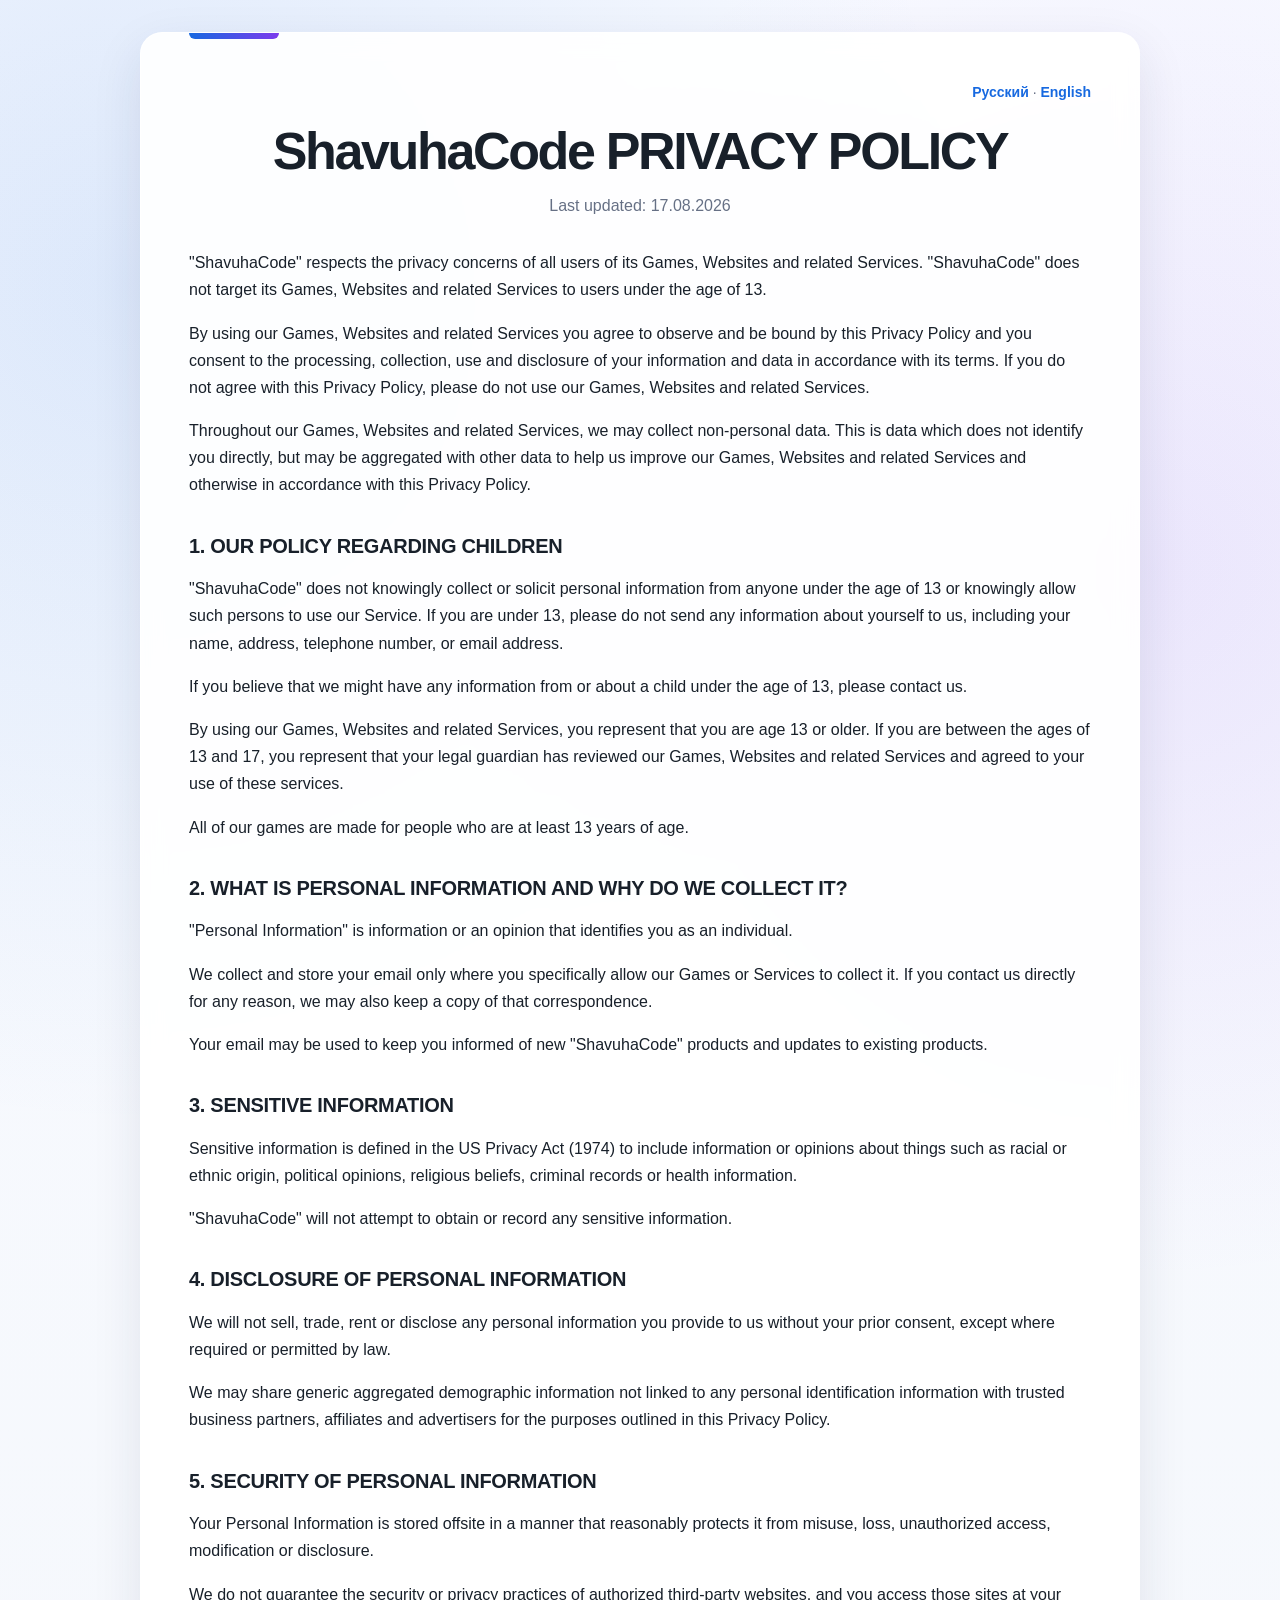
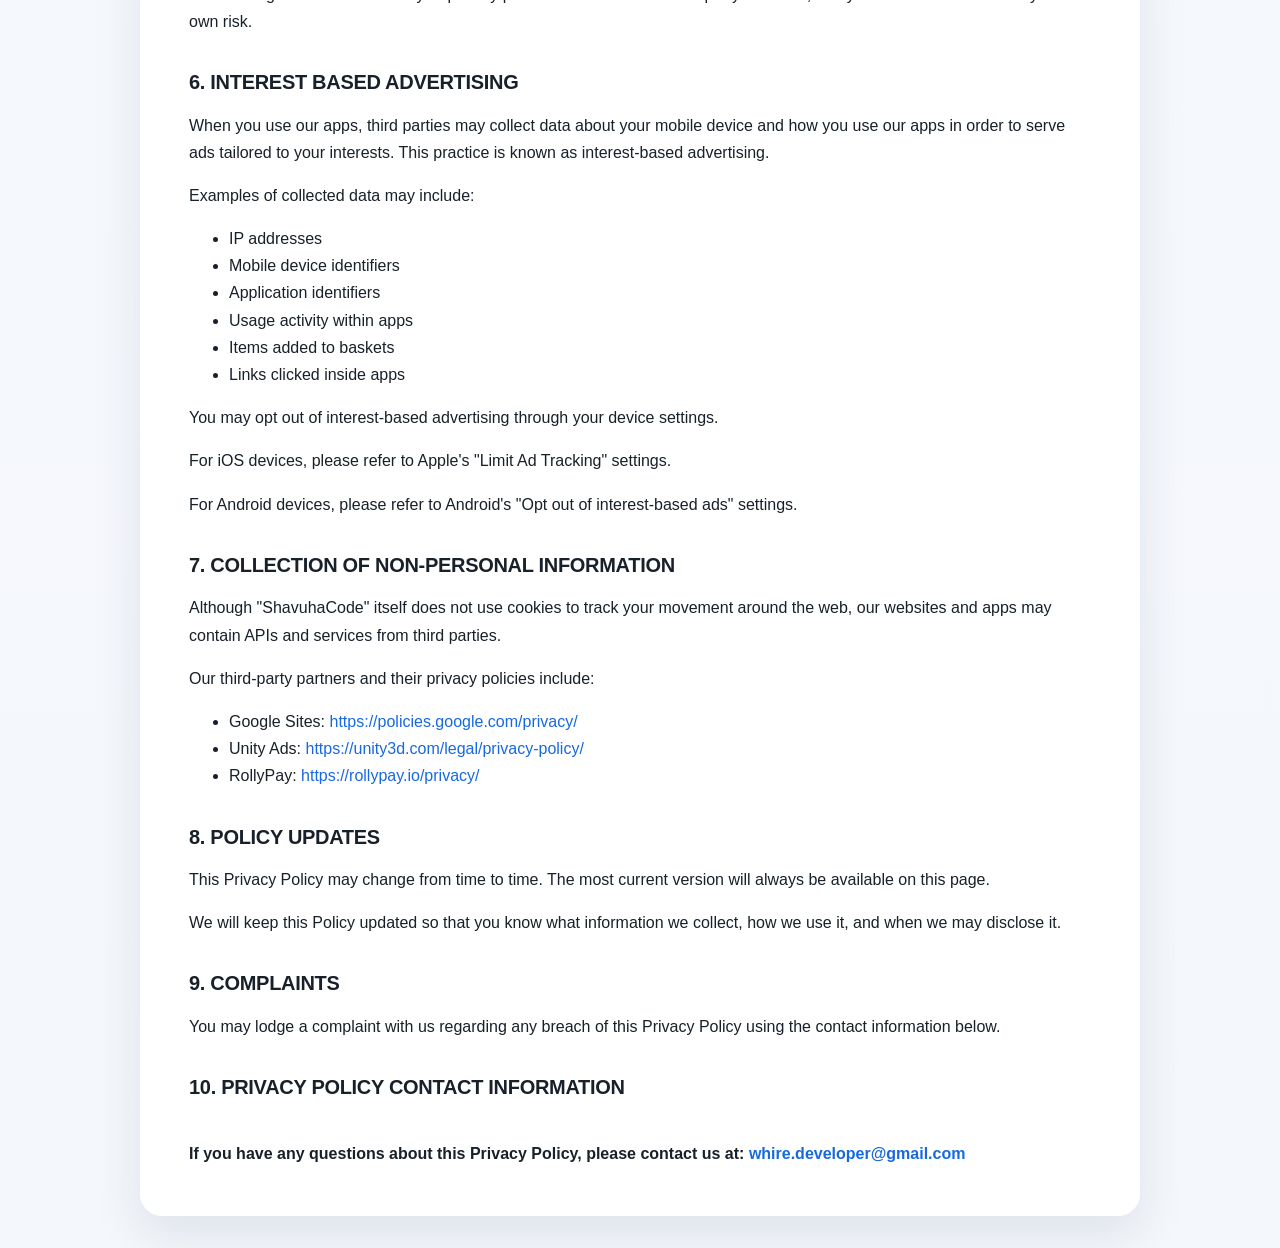
==== privacy-policy.html @ 662d560d "upd" ====
<!DOCTYPE html>
<html lang="en">
<head>
    <meta charset="UTF-8" />
    <meta name="viewport" content="width=device-width, initial-scale=1.0" />
    <title>ShavuhaCode - Privacy Policy</title>
    <link rel="stylesheet" href="style.css">
    <link rel="icon" type="image/png" href="favicon.png">
</head>
<body>
<div class="container">
    <div class="language-switch"><a href="privacy-policy-ru">Русский</a> · <a href="privacy-policy">English</a></div>
    <h1>ShavuhaCode PRIVACY POLICY</h1>
    <div class="date">Last updated: 17.08.2026</div>
    <p>
        "ShavuhaCode" respects the privacy concerns of all users of its Games,
        Websites and related Services. "ShavuhaCode" does not target its Games,
        Websites and related Services to users under the age of 13.
    </p>
    <p>
        By using our Games, Websites and related Services you agree to observe
        and be bound by this Privacy Policy and you consent to the processing,
        collection, use and disclosure of your information and data in accordance
        with its terms. If you do not agree with this Privacy Policy,
        please do not use our Games, Websites and related Services.
    </p>
    <p>
        Throughout our Games, Websites and related Services, we may collect
        non-personal data. This is data which does not identify you directly,
        but may be aggregated with other data to help us improve our Games,
        Websites and related Services and otherwise in accordance with this Privacy Policy.
    </p>
    <h2>1. OUR POLICY REGARDING CHILDREN</h2>
    <p>
        "ShavuhaCode" does not knowingly collect or solicit personal information
        from anyone under the age of 13 or knowingly allow such persons to use our Service.
        If you are under 13, please do not send any information about yourself to us,
        including your name, address, telephone number, or email address.
    </p>
    <p>
        If you believe that we might have any information from or about a child
        under the age of 13, please contact us.
    </p>
    <p>
        By using our Games, Websites and related Services, you represent that
        you are age 13 or older. If you are between the ages of 13 and 17,
        you represent that your legal guardian has reviewed our Games,
        Websites and related Services and agreed to your use of these services.
    </p>
    <p>
        All of our games are made for people who are at least 13 years of age.
    </p>
    <h2>2. WHAT IS PERSONAL INFORMATION AND WHY DO WE COLLECT IT?</h2>
    <p>
        "Personal Information" is information or an opinion that identifies
        you as an individual.
    </p>
    <p>
        We collect and store your email only where you specifically allow our
        Games or Services to collect it. If you contact us directly for any reason,
        we may also keep a copy of that correspondence.
    </p>
    <p>
        Your email may be used to keep you informed of new "ShavuhaCode"
        products and updates to existing products.
    </p>
    <h2>3. SENSITIVE INFORMATION</h2>
    <p>
        Sensitive information is defined in the US Privacy Act (1974) to include
        information or opinions about things such as racial or ethnic origin,
        political opinions, religious beliefs, criminal records or health information.
    </p>
    <p>
        "ShavuhaCode" will not attempt to obtain or record any sensitive information.
    </p>
    <h2>4. DISCLOSURE OF PERSONAL INFORMATION</h2>
    <p>
        We will not sell, trade, rent or disclose any personal information you provide
        to us without your prior consent, except where required or permitted by law.
    </p>
    <p>
        We may share generic aggregated demographic information not linked
        to any personal identification information with trusted business partners,
        affiliates and advertisers for the purposes outlined in this Privacy Policy.
    </p>
    <h2>5. SECURITY OF PERSONAL INFORMATION</h2>
    <p>
        Your Personal Information is stored offsite in a manner that reasonably
        protects it from misuse, loss, unauthorized access, modification or disclosure.
    </p>
    <p>
        We do not guarantee the security or privacy practices of authorized
        third-party websites, and you access those sites at your own risk.
    </p>
    <h2>6. INTEREST BASED ADVERTISING</h2>
    <p>
        When you use our apps, third parties may collect data about your mobile device
        and how you use our apps in order to serve ads tailored to your interests.
        This practice is known as interest-based advertising.
    </p>
    <p>
        Examples of collected data may include:
    </p>
    <ul>
        <li>IP addresses</li>
        <li>Mobile device identifiers</li>
        <li>Application identifiers</li>
        <li>Usage activity within apps</li>
        <li>Items added to baskets</li>
        <li>Links clicked inside apps</li>
    </ul>
    <p>
        You may opt out of interest-based advertising through your device settings.
    </p>
    <p>
        For iOS devices, please refer to Apple's "Limit Ad Tracking" settings.
    </p>
    <p>
        For Android devices, please refer to Android's "Opt out of interest-based ads" settings.
    </p>
    <h2>7. COLLECTION OF NON-PERSONAL INFORMATION</h2>
    <p>
        Although "ShavuhaCode" itself does not use cookies to track your movement
        around the web, our websites and apps may contain APIs and services from third parties.
    </p>
    <p>
        Our third-party partners and their privacy policies include:
    </p>
    <ul>
        <li>
            Google Sites:
            <a href="https://policies.google.com/privacy/" target="_blank">
                https://policies.google.com/privacy/
            </a>
        </li>
        <li>
            Unity Ads:
            <a href="https://unity3d.com/legal/privacy-policy/" target="_blank">
                https://unity3d.com/legal/privacy-policy/
            </a>
        </li>
        <li>
            RollyPay:
            <a href="https://rollypay.io/privacy/" target="_blank">
                https://rollypay.io/privacy/
            </a>
        </li>
    </ul>
    <h2>8. POLICY UPDATES</h2>
    <p>
        This Privacy Policy may change from time to time.
        The most current version will always be available on this page.
    </p>
    <p>
        We will keep this Policy updated so that you know what information
        we collect, how we use it, and when we may disclose it.
    </p>
    <h2>9. COMPLAINTS</h2>
    <p>
        You may lodge a complaint with us regarding any breach
        of this Privacy Policy using the contact information below.
    </p>
    <h2>10. PRIVACY POLICY CONTACT INFORMATION</h2>
    <div class="contact">
        If you have any questions about this Privacy Policy,
        please contact us at:
        <a href="mailto:whire.developer@gmail.com">
            whire.developer@gmail.com
        </a>
    </div>
</div>
</body>
</html>
---- style.css ----
/* ShavuhaCode shared site style */
:root {
    --bg: #f4f7fb;
    --surface: rgba(255, 255, 255, 0.92);
    --text: #18202a;
    --muted: #667085;
    --primary: #1769e0;
    --primary-dark: #0d4fb3;
    --accent: #7c3aed;
    --border: rgba(24, 32, 42, 0.08);
    --shadow: 0 18px 50px rgba(29, 43, 76, 0.10);
}

* { box-sizing: border-box; }

html { scroll-behavior: smooth; }

body {
    margin: 0;
    min-height: 100vh;
    padding: 32px 20px;
    background:
        radial-gradient(circle at 10% 10%, rgba(23, 105, 224, 0.12), transparent 30%),
        radial-gradient(circle at 90% 20%, rgba(124, 58, 237, 0.10), transparent 28%),
        linear-gradient(180deg, #f8faff 0%, var(--bg) 100%);
    font-family: Inter, ui-sans-serif, -apple-system, BlinkMacSystemFont, "Segoe UI", Arial, sans-serif;
    color: var(--text);
    line-height: 1.7;
}

.container {
    position: relative;
    max-width: 1000px;
    margin: 0 auto;
    background: var(--surface);
    padding: 48px;
    border: 1px solid rgba(255,255,255,0.8);
    border-radius: 22px;
    box-shadow: var(--shadow);
    backdrop-filter: blur(12px);
}

.container::before {
    content: "";
    position: absolute;
    width: 90px;
    height: 6px;
    top: 0;
    left: 48px;
    border-radius: 0 0 8px 8px;
    background: linear-gradient(90deg, var(--primary), var(--accent));
}

.brand {
    display: inline-flex;
    align-items: center;
    gap: 10px;
    color: var(--text);
    text-decoration: none;
    font-weight: 800;
    letter-spacing: -0.02em;
}

.brand-mark {
    width: 34px;
    height: 34px;
    display: grid;
    place-items: center;
    border-radius: 10px;
    color: white;
    background: linear-gradient(135deg, var(--primary), var(--accent));
    box-shadow: 0 8px 20px rgba(23, 105, 224, 0.24);
    font-size: 15px;
}

h1 {
    margin: 0 0 12px;
    text-align: center;
    font-size: clamp(32px, 6vw, 52px);
    line-height: 1.1;
    letter-spacing: -0.045em;
}

h2 {
    margin-top: 34px;
    font-size: 20px;
    line-height: 1.3;
    letter-spacing: -0.015em;
}

p { margin-top: 10px; }

.date {
    text-align: center;
    color: var(--muted);
    margin-bottom: 30px;
}

a {
    color: var(--primary);
    text-decoration: none;
    transition: color .2s ease, transform .2s ease;
}

a:hover {
    color: var(--primary-dark);
    text-decoration: underline;
}

.contact {
    margin-top: 40px;
    font-weight: 700;
}

.home-hero {
    text-align: center;
    padding: 24px 0 10px;
}

.home-hero .brand {
    margin-bottom: 28px;
}

.home-hero h1 {
    background: linear-gradient(110deg, #123d78 10%, var(--primary) 48%, var(--accent) 90%);
    -webkit-background-clip: text;
    background-clip: text;
    color: transparent;
}

.subtitle {
    max-width: 650px;
    margin: 0 auto;
    color: var(--muted);
    font-size: 18px;
}

.quick-links {
    display: grid;
    grid-template-columns: repeat(2, minmax(0, 1fr));
    gap: 16px;
    margin: 36px 0 8px;
}

.link-card {
    display: block;
    padding: 22px;
    border: 1px solid var(--border);
    border-radius: 16px;
    background: linear-gradient(145deg, #fff, #f8faff);
    color: var(--text);
    box-shadow: 0 8px 24px rgba(29, 43, 76, 0.05);
    transition: transform .2s ease, box-shadow .2s ease, border-color .2s ease;
}

.link-card:hover {
    text-decoration: none;
    transform: translateY(-3px);
    border-color: rgba(23, 105, 224, 0.22);
    box-shadow: 0 14px 30px rgba(29, 43, 76, 0.10);
}

.link-card strong {
    display: block;
    margin-bottom: 5px;
    color: var(--primary);
    font-size: 17px;
}

.link-card span {
    color: var(--muted);
    font-size: 14px;
}

.home-footer {
    margin-top: 34px;
    text-align: center;
    color: var(--muted);
    font-size: 13px;
}

.error-page {
    min-height: calc(100vh - 64px);
    display: grid;
    place-items: center;
}

.error-card {
    width: min(760px, 100%);
    text-align: center;
}

.error-code {
    margin: 8px 0 0;
    font-size: clamp(100px, 23vw, 190px);
    line-height: .82;
    font-weight: 900;
    letter-spacing: -0.09em;
    background: linear-gradient(135deg, var(--primary), #32a8ff 45%, var(--accent));
    -webkit-background-clip: text;
    background-clip: text;
    color: transparent;
}

.error-card h1 {
    margin-top: 34px;
    font-size: clamp(28px, 5vw, 42px);
}

.error-card p {
    max-width: 560px;
    margin: 0 auto;
    color: var(--muted);
    font-size: 17px;
}

.button {
    display: inline-flex;
    align-items: center;
    justify-content: center;
    margin-top: 28px;
    padding: 12px 20px;
    border-radius: 12px;
    color: white;
    background: linear-gradient(135deg, var(--primary), var(--accent));
    box-shadow: 0 10px 24px rgba(23, 105, 224, 0.22);
    font-weight: 750;
}

.button:hover {
    color: white;
    text-decoration: none;
    transform: translateY(-1px);
}

@media (max-width: 650px) {
    body { padding: 16px; }
    .container { padding: 34px 22px; border-radius: 18px; }
    .container::before { left: 22px; }
    .quick-links { grid-template-columns: 1fr; }
}

.language-switch { text-align: right; margin-bottom: 18px; color: var(--muted); font-size: 14px; }
.language-switch a { font-weight: 700; }

.link-card small { display:block; margin-top:10px; font-size:13px; }

.language-button {
    display: inline-flex;
    align-items: center;
    justify-content: center;

    width: fit-content;
    margin-top: 14px;
    padding: 7px 12px;

    border: 1px solid rgba(255, 255, 255, 0.15);
    border-radius: 8px;

    color: inherit;
    background: rgba(255, 255, 255, 0.06);

    font-size: 0.85rem;
    font-weight: 500;
    text-decoration: none;

    transition:
        background 0.2s ease,
        border-color 0.2s ease,
        transform 0.2s ease;
}

.language-button:hover {
    background: rgba(255, 255, 255, 0.12);
    border-color: rgba(255, 255, 255, 0.25);
    transform: translateY(-1px);
}

.language-button:active {
    transform: translateY(0);
}
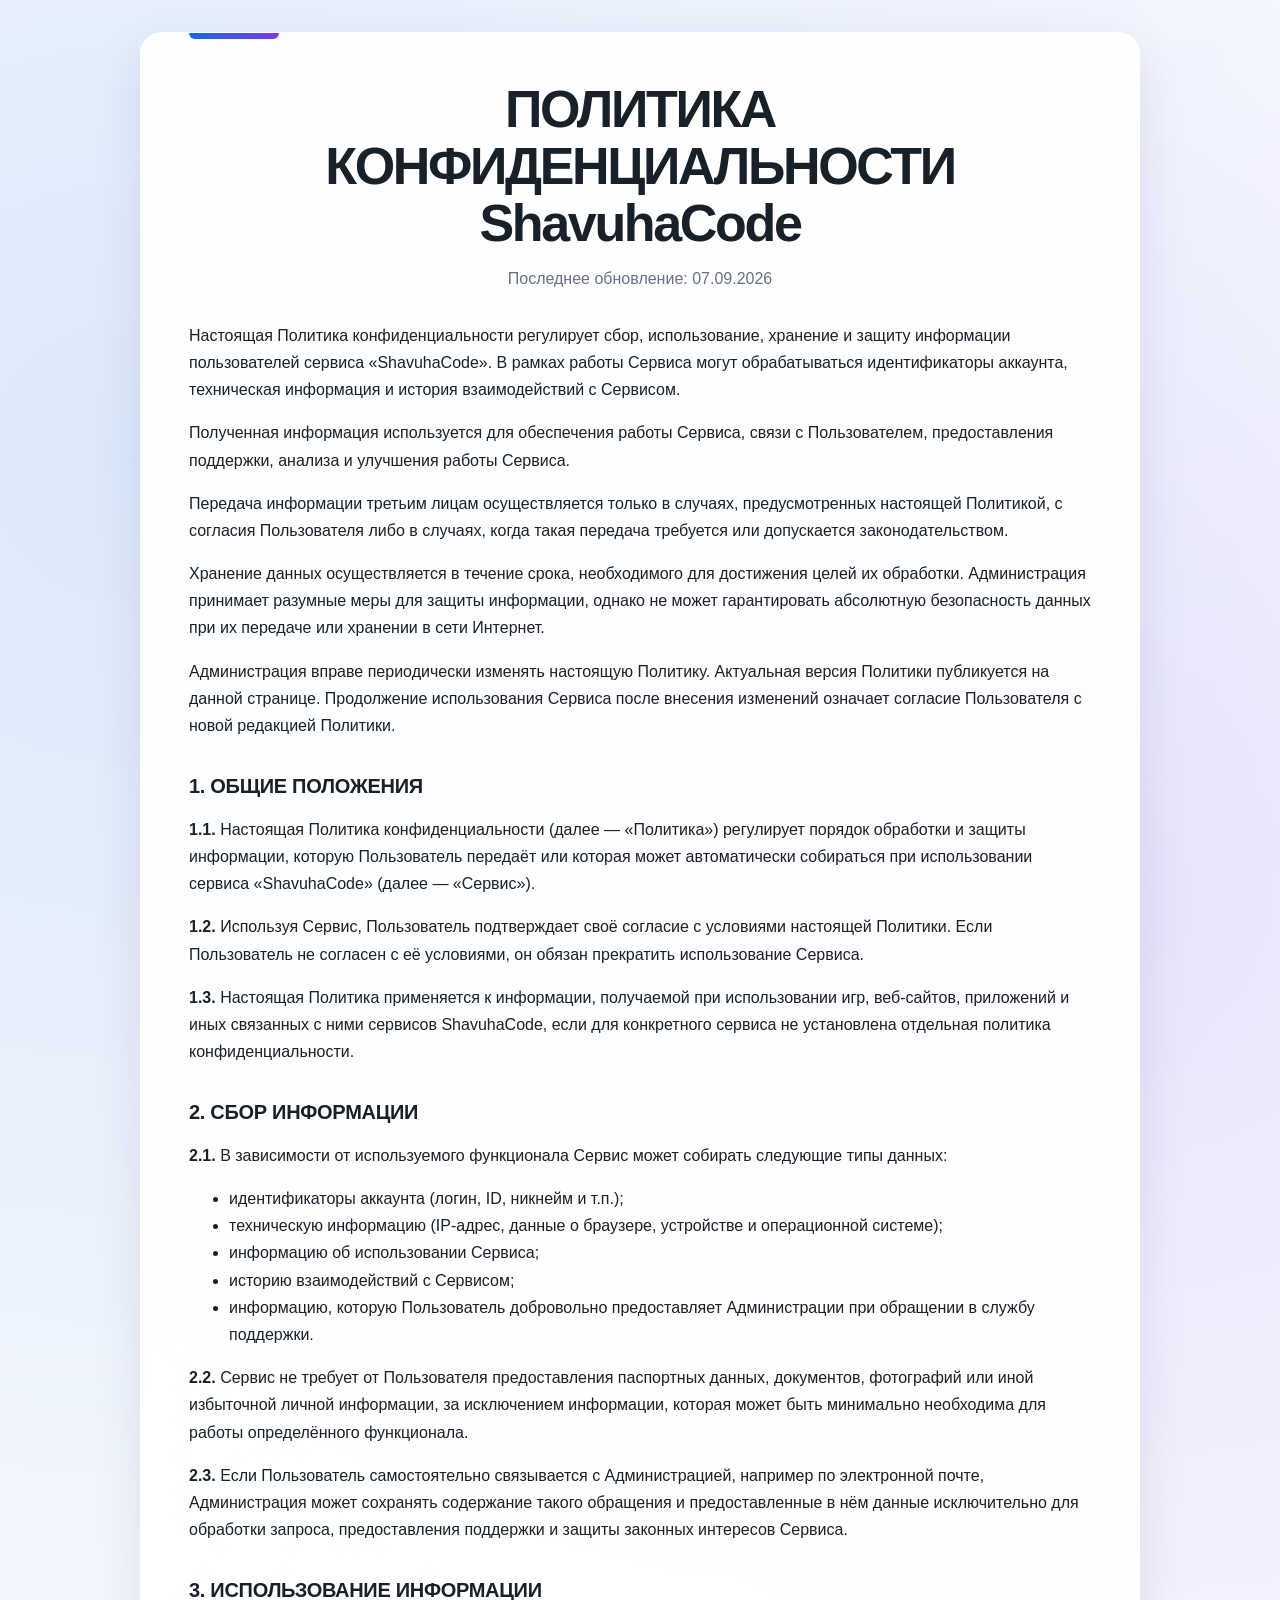
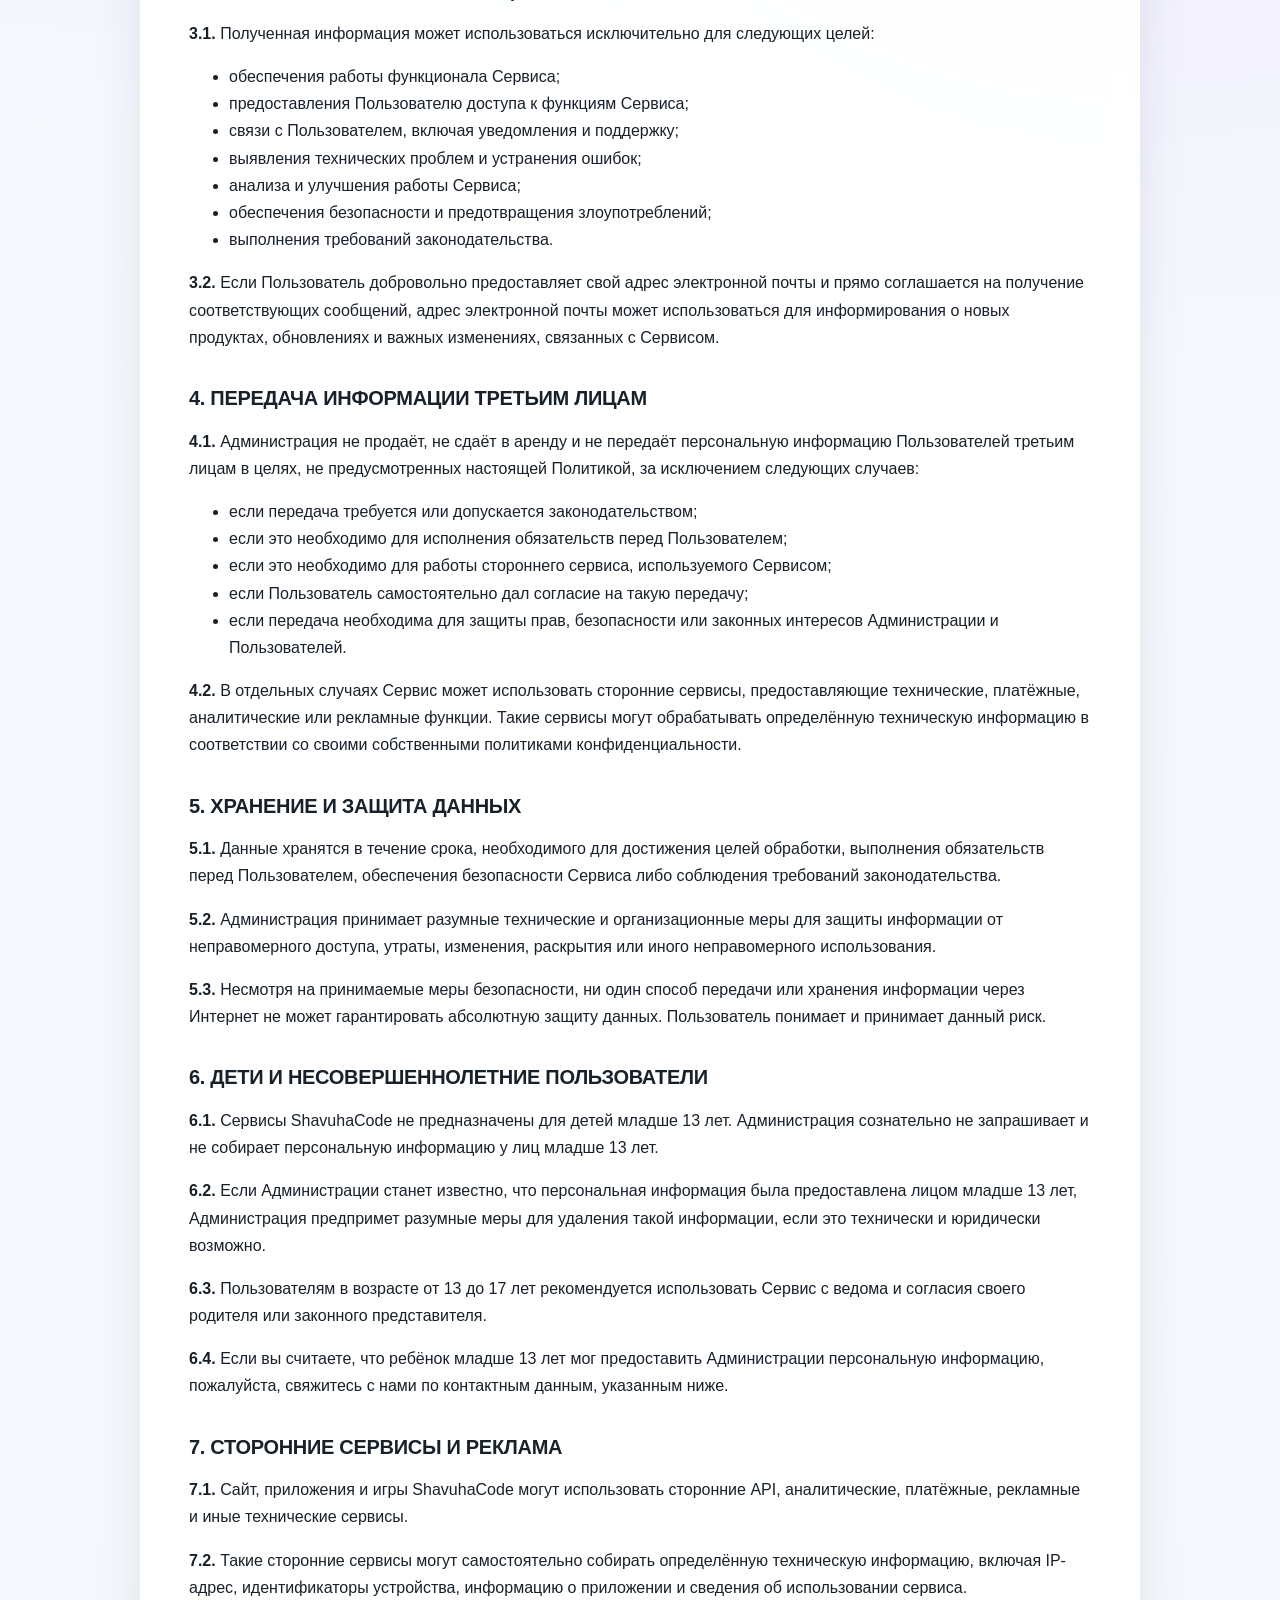
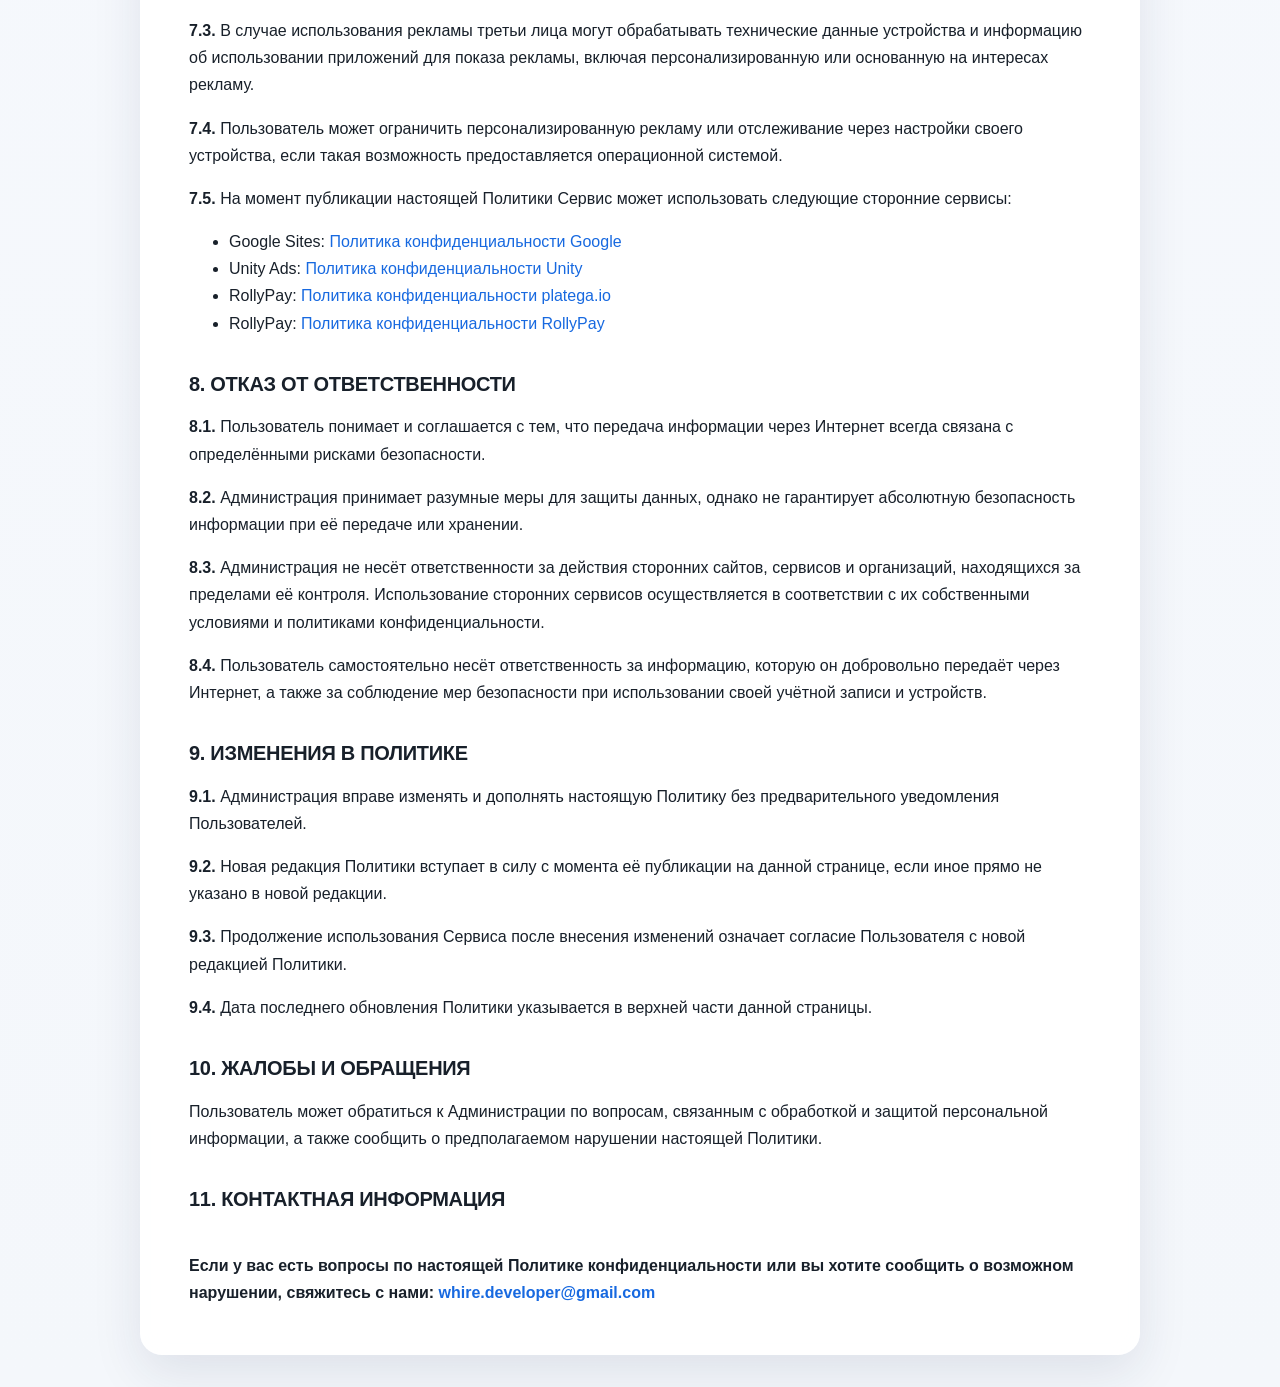
==== commit e5af8e5d: "upd" ====
--- a/privacy-policy.html
+++ b/privacy-policy.html
@@ -1,173 +1,347 @@
 <!DOCTYPE html>
-<html lang="en">
+<html lang="ru">
 <head>
     <meta charset="UTF-8" />
     <meta name="viewport" content="width=device-width, initial-scale=1.0" />
-    <title>ShavuhaCode - Privacy Policy</title>
+    <title>ShavuhaCode - Политика конфиденциальности</title>
     <link rel="stylesheet" href="style.css">
     <link rel="icon" type="image/png" href="favicon.png">
 </head>
 <body>
 <div class="container">
-    <div class="language-switch"><a href="privacy-policy-ru">Русский</a> · <a href="privacy-policy">English</a></div>
-    <h1>ShavuhaCode PRIVACY POLICY</h1>
-    <div class="date">Last updated: 17.08.2026</div>
-    <p>
-        "ShavuhaCode" respects the privacy concerns of all users of its Games,
-        Websites and related Services. "ShavuhaCode" does not target its Games,
-        Websites and related Services to users under the age of 13.
-    </p>
-    <p>
-        By using our Games, Websites and related Services you agree to observe
-        and be bound by this Privacy Policy and you consent to the processing,
-        collection, use and disclosure of your information and data in accordance
-        with its terms. If you do not agree with this Privacy Policy,
-        please do not use our Games, Websites and related Services.
-    </p>
-    <p>
-        Throughout our Games, Websites and related Services, we may collect
-        non-personal data. This is data which does not identify you directly,
-        but may be aggregated with other data to help us improve our Games,
-        Websites and related Services and otherwise in accordance with this Privacy Policy.
-    </p>
-    <h2>1. OUR POLICY REGARDING CHILDREN</h2>
-    <p>
-        "ShavuhaCode" does not knowingly collect or solicit personal information
-        from anyone under the age of 13 or knowingly allow such persons to use our Service.
-        If you are under 13, please do not send any information about yourself to us,
-        including your name, address, telephone number, or email address.
-    </p>
-    <p>
-        If you believe that we might have any information from or about a child
-        under the age of 13, please contact us.
-    </p>
-    <p>
-        By using our Games, Websites and related Services, you represent that
-        you are age 13 or older. If you are between the ages of 13 and 17,
-        you represent that your legal guardian has reviewed our Games,
-        Websites and related Services and agreed to your use of these services.
-    </p>
-    <p>
-        All of our games are made for people who are at least 13 years of age.
-    </p>
-    <h2>2. WHAT IS PERSONAL INFORMATION AND WHY DO WE COLLECT IT?</h2>
-    <p>
-        "Personal Information" is information or an opinion that identifies
-        you as an individual.
-    </p>
-    <p>
-        We collect and store your email only where you specifically allow our
-        Games or Services to collect it. If you contact us directly for any reason,
-        we may also keep a copy of that correspondence.
-    </p>
-    <p>
-        Your email may be used to keep you informed of new "ShavuhaCode"
-        products and updates to existing products.
-    </p>
-    <h2>3. SENSITIVE INFORMATION</h2>
-    <p>
-        Sensitive information is defined in the US Privacy Act (1974) to include
-        information or opinions about things such as racial or ethnic origin,
-        political opinions, religious beliefs, criminal records or health information.
-    </p>
-    <p>
-        "ShavuhaCode" will not attempt to obtain or record any sensitive information.
-    </p>
-    <h2>4. DISCLOSURE OF PERSONAL INFORMATION</h2>
-    <p>
-        We will not sell, trade, rent or disclose any personal information you provide
-        to us without your prior consent, except where required or permitted by law.
-    </p>
-    <p>
-        We may share generic aggregated demographic information not linked
-        to any personal identification information with trusted business partners,
-        affiliates and advertisers for the purposes outlined in this Privacy Policy.
-    </p>
-    <h2>5. SECURITY OF PERSONAL INFORMATION</h2>
-    <p>
-        Your Personal Information is stored offsite in a manner that reasonably
-        protects it from misuse, loss, unauthorized access, modification or disclosure.
-    </p>
-    <p>
-        We do not guarantee the security or privacy practices of authorized
-        third-party websites, and you access those sites at your own risk.
-    </p>
-    <h2>6. INTEREST BASED ADVERTISING</h2>
-    <p>
-        When you use our apps, third parties may collect data about your mobile device
-        and how you use our apps in order to serve ads tailored to your interests.
-        This practice is known as interest-based advertising.
-    </p>
-    <p>
-        Examples of collected data may include:
-    </p>
+
+    <!-- <div class="language-switch">
+        <a href="privacy-policy-ru">Русский</a> ·
+        <a href="privacy-policy">English</a>
+    </div> -->
+
+    <h1>ПОЛИТИКА КОНФИДЕНЦИАЛЬНОСТИ ShavuhaCode</h1>
+
+    <div class="date">Последнее обновление: 07.09.2026</div>
+
+    <p>
+        Настоящая Политика конфиденциальности регулирует сбор, использование,
+        хранение и защиту информации пользователей сервиса «ShavuhaCode».
+        В рамках работы Сервиса могут обрабатываться идентификаторы аккаунта,
+        техническая информация и история взаимодействий с Сервисом.
+    </p>
+
+    <p>
+        Полученная информация используется для обеспечения работы Сервиса,
+        связи с Пользователем, предоставления поддержки, анализа и улучшения
+        работы Сервиса.
+    </p>
+
+    <p>
+        Передача информации третьим лицам осуществляется только в случаях,
+        предусмотренных настоящей Политикой, с согласия Пользователя либо
+        в случаях, когда такая передача требуется или допускается
+        законодательством.
+    </p>
+
+    <p>
+        Хранение данных осуществляется в течение срока, необходимого для
+        достижения целей их обработки. Администрация принимает разумные меры
+        для защиты информации, однако не может гарантировать абсолютную
+        безопасность данных при их передаче или хранении в сети Интернет.
+    </p>
+
+    <p>
+        Администрация вправе периодически изменять настоящую Политику.
+        Актуальная версия Политики публикуется на данной странице.
+        Продолжение использования Сервиса после внесения изменений означает
+        согласие Пользователя с новой редакцией Политики.
+    </p>
+
+    <h2>1. ОБЩИЕ ПОЛОЖЕНИЯ</h2>
+
+    <p>
+        <strong>1.1.</strong> Настоящая Политика конфиденциальности
+        (далее — «Политика») регулирует порядок обработки и защиты
+        информации, которую Пользователь передаёт или которая может
+        автоматически собираться при использовании сервиса «ShavuhaCode»
+        (далее — «Сервис»).
+    </p>
+
+    <p>
+        <strong>1.2.</strong> Используя Сервис, Пользователь подтверждает
+        своё согласие с условиями настоящей Политики. Если Пользователь
+        не согласен с её условиями, он обязан прекратить использование
+        Сервиса.
+    </p>
+
+    <p>
+        <strong>1.3.</strong> Настоящая Политика применяется к информации,
+        получаемой при использовании игр, веб-сайтов, приложений и иных
+        связанных с ними сервисов ShavuhaCode, если для конкретного сервиса
+        не установлена отдельная политика конфиденциальности.
+    </p>
+
+    <h2>2. СБОР ИНФОРМАЦИИ</h2>
+
+    <p>
+        <strong>2.1.</strong> В зависимости от используемого функционала
+        Сервис может собирать следующие типы данных:
+    </p>
+
     <ul>
-        <li>IP addresses</li>
-        <li>Mobile device identifiers</li>
-        <li>Application identifiers</li>
-        <li>Usage activity within apps</li>
-        <li>Items added to baskets</li>
-        <li>Links clicked inside apps</li>
+        <li>идентификаторы аккаунта (логин, ID, никнейм и т.п.);</li>
+        <li>техническую информацию (IP-адрес, данные о браузере,
+            устройстве и операционной системе);</li>
+        <li>информацию об использовании Сервиса;</li>
+        <li>историю взаимодействий с Сервисом;</li>
+        <li>информацию, которую Пользователь добровольно предоставляет
+            Администрации при обращении в службу поддержки.</li>
     </ul>
-    <p>
-        You may opt out of interest-based advertising through your device settings.
-    </p>
-    <p>
-        For iOS devices, please refer to Apple's "Limit Ad Tracking" settings.
-    </p>
-    <p>
-        For Android devices, please refer to Android's "Opt out of interest-based ads" settings.
-    </p>
-    <h2>7. COLLECTION OF NON-PERSONAL INFORMATION</h2>
-    <p>
-        Although "ShavuhaCode" itself does not use cookies to track your movement
-        around the web, our websites and apps may contain APIs and services from third parties.
-    </p>
-    <p>
-        Our third-party partners and their privacy policies include:
-    </p>
+
+    <p>
+        <strong>2.2.</strong> Сервис не требует от Пользователя предоставления
+        паспортных данных, документов, фотографий или иной избыточной личной
+        информации, за исключением информации, которая может быть минимально
+        необходима для работы определённого функционала.
+    </p>
+
+    <p>
+        <strong>2.3.</strong> Если Пользователь самостоятельно связывается
+        с Администрацией, например по электронной почте, Администрация может
+        сохранять содержание такого обращения и предоставленные в нём данные
+        исключительно для обработки запроса, предоставления поддержки и
+        защиты законных интересов Сервиса.
+    </p>
+
+    <h2>3. ИСПОЛЬЗОВАНИЕ ИНФОРМАЦИИ</h2>
+
+    <p>
+        <strong>3.1.</strong> Полученная информация может использоваться
+        исключительно для следующих целей:
+    </p>
+
+    <ul>
+        <li>обеспечения работы функционала Сервиса;</li>
+        <li>предоставления Пользователю доступа к функциям Сервиса;</li>
+        <li>связи с Пользователем, включая уведомления и поддержку;</li>
+        <li>выявления технических проблем и устранения ошибок;</li>
+        <li>анализа и улучшения работы Сервиса;</li>
+        <li>обеспечения безопасности и предотвращения злоупотреблений;</li>
+        <li>выполнения требований законодательства.</li>
+    </ul>
+
+    <p>
+        <strong>3.2.</strong> Если Пользователь добровольно предоставляет
+        свой адрес электронной почты и прямо соглашается на получение
+        соответствующих сообщений, адрес электронной почты может
+        использоваться для информирования о новых продуктах, обновлениях
+        и важных изменениях, связанных с Сервисом.
+    </p>
+
+    <h2>4. ПЕРЕДАЧА ИНФОРМАЦИИ ТРЕТЬИМ ЛИЦАМ</h2>
+
+    <p>
+        <strong>4.1.</strong> Администрация не продаёт, не сдаёт в аренду
+        и не передаёт персональную информацию Пользователей третьим лицам
+        в целях, не предусмотренных настоящей Политикой, за исключением
+        следующих случаев:
+    </p>
+
+    <ul>
+        <li>если передача требуется или допускается законодательством;</li>
+        <li>если это необходимо для исполнения обязательств перед Пользователем;</li>
+        <li>если это необходимо для работы стороннего сервиса,
+            используемого Сервисом;</li>
+        <li>если Пользователь самостоятельно дал согласие на такую передачу;</li>
+        <li>если передача необходима для защиты прав, безопасности
+            или законных интересов Администрации и Пользователей.</li>
+    </ul>
+
+    <p>
+        <strong>4.2.</strong> В отдельных случаях Сервис может использовать
+        сторонние сервисы, предоставляющие технические, платёжные,
+        аналитические или рекламные функции. Такие сервисы могут
+        обрабатывать определённую техническую информацию в соответствии
+        со своими собственными политиками конфиденциальности.
+    </p>
+
+    <h2>5. ХРАНЕНИЕ И ЗАЩИТА ДАННЫХ</h2>
+
+    <p>
+        <strong>5.1.</strong> Данные хранятся в течение срока, необходимого
+        для достижения целей обработки, выполнения обязательств перед
+        Пользователем, обеспечения безопасности Сервиса либо соблюдения
+        требований законодательства.
+    </p>
+
+    <p>
+        <strong>5.2.</strong> Администрация принимает разумные технические
+        и организационные меры для защиты информации от неправомерного
+        доступа, утраты, изменения, раскрытия или иного неправомерного
+        использования.
+    </p>
+
+    <p>
+        <strong>5.3.</strong> Несмотря на принимаемые меры безопасности,
+        ни один способ передачи или хранения информации через Интернет
+        не может гарантировать абсолютную защиту данных. Пользователь
+        понимает и принимает данный риск.
+    </p>
+
+    <h2>6. ДЕТИ И НЕСОВЕРШЕННОЛЕТНИЕ ПОЛЬЗОВАТЕЛИ</h2>
+
+    <p>
+        <strong>6.1.</strong> Сервисы ShavuhaCode не предназначены для
+        детей младше 13 лет. Администрация сознательно не запрашивает
+        и не собирает персональную информацию у лиц младше 13 лет.
+    </p>
+
+    <p>
+        <strong>6.2.</strong> Если Администрации станет известно, что
+        персональная информация была предоставлена лицом младше 13 лет,
+        Администрация предпримет разумные меры для удаления такой
+        информации, если это технически и юридически возможно.
+    </p>
+
+    <p>
+        <strong>6.3.</strong> Пользователям в возрасте от 13 до 17 лет
+        рекомендуется использовать Сервис с ведома и согласия своего
+        родителя или законного представителя.
+    </p>
+
+    <p>
+        <strong>6.4.</strong> Если вы считаете, что ребёнок младше 13 лет
+        мог предоставить Администрации персональную информацию, пожалуйста,
+        свяжитесь с нами по контактным данным, указанным ниже.
+    </p>
+
+    <h2>7. СТОРОННИЕ СЕРВИСЫ И РЕКЛАМА</h2>
+
+    <p>
+        <strong>7.1.</strong> Сайт, приложения и игры ShavuhaCode могут
+        использовать сторонние API, аналитические, платёжные, рекламные
+        и иные технические сервисы.
+    </p>
+
+    <p>
+        <strong>7.2.</strong> Такие сторонние сервисы могут самостоятельно
+        собирать определённую техническую информацию, включая IP-адрес,
+        идентификаторы устройства, информацию о приложении и сведения
+        об использовании сервиса.
+    </p>
+
+    <p>
+        <strong>7.3.</strong> В случае использования рекламы третьи лица
+        могут обрабатывать технические данные устройства и информацию
+        об использовании приложений для показа рекламы, включая
+        персонализированную или основанную на интересах рекламу.
+    </p>
+
+    <p>
+        <strong>7.4.</strong> Пользователь может ограничить персонализированную
+        рекламу или отслеживание через настройки своего устройства, если
+        такая возможность предоставляется операционной системой.
+    </p>
+
+    <p>
+        <strong>7.5.</strong> На момент публикации настоящей Политики
+        Сервис может использовать следующие сторонние сервисы:
+    </p>
+
     <ul>
         <li>
             Google Sites:
-            <a href="https://policies.google.com/privacy/" target="_blank">
-                https://policies.google.com/privacy/
+            <a href="https://policies.google.com/privacy/" target="_blank" rel="noopener noreferrer">
+                Политика конфиденциальности Google
             </a>
         </li>
         <li>
             Unity Ads:
-            <a href="https://unity3d.com/legal/privacy-policy/" target="_blank">
-                https://unity3d.com/legal/privacy-policy/
+            <a href="https://unity3d.com/legal/privacy-policy/" target="_blank" rel="noopener noreferrer">
+                Политика конфиденциальности Unity
             </a>
         </li>
         <li>
             RollyPay:
-            <a href="https://rollypay.io/privacy/" target="_blank">
-                https://rollypay.io/privacy/
+            <a href="https://platega.io/privacy-policy/" target="_blank" rel="noopener noreferrer">
+                Политика конфиденциальности platega.io
+            </a>
+        </li>
+        <li>
+            RollyPay:
+            <a href="https://rollypay.io/privacy/" target="_blank" rel="noopener noreferrer">
+                Политика конфиденциальности RollyPay
             </a>
         </li>
     </ul>
-    <h2>8. POLICY UPDATES</h2>
-    <p>
-        This Privacy Policy may change from time to time.
-        The most current version will always be available on this page.
-    </p>
-    <p>
-        We will keep this Policy updated so that you know what information
-        we collect, how we use it, and when we may disclose it.
-    </p>
-    <h2>9. COMPLAINTS</h2>
-    <p>
-        You may lodge a complaint with us regarding any breach
-        of this Privacy Policy using the contact information below.
-    </p>
-    <h2>10. PRIVACY POLICY CONTACT INFORMATION</h2>
+
+    <h2>8. ОТКАЗ ОТ ОТВЕТСТВЕННОСТИ</h2>
+
+    <p>
+        <strong>8.1.</strong> Пользователь понимает и соглашается с тем,
+        что передача информации через Интернет всегда связана с определёнными
+        рисками безопасности.
+    </p>
+
+    <p>
+        <strong>8.2.</strong> Администрация принимает разумные меры для
+        защиты данных, однако не гарантирует абсолютную безопасность
+        информации при её передаче или хранении.
+    </p>
+
+    <p>
+        <strong>8.3.</strong> Администрация не несёт ответственности
+        за действия сторонних сайтов, сервисов и организаций, находящихся
+        за пределами её контроля. Использование сторонних сервисов
+        осуществляется в соответствии с их собственными условиями
+        и политиками конфиденциальности.
+    </p>
+
+    <p>
+        <strong>8.4.</strong> Пользователь самостоятельно несёт
+        ответственность за информацию, которую он добровольно передаёт
+        через Интернет, а также за соблюдение мер безопасности при
+        использовании своей учётной записи и устройств.
+    </p>
+
+    <h2>9. ИЗМЕНЕНИЯ В ПОЛИТИКЕ</h2>
+
+    <p>
+        <strong>9.1.</strong> Администрация вправе изменять и дополнять
+        настоящую Политику без предварительного уведомления Пользователей.
+    </p>
+
+    <p>
+        <strong>9.2.</strong> Новая редакция Политики вступает в силу
+        с момента её публикации на данной странице, если иное прямо
+        не указано в новой редакции.
+    </p>
+
+    <p>
+        <strong>9.3.</strong> Продолжение использования Сервиса после
+        внесения изменений означает согласие Пользователя с новой
+        редакцией Политики.
+    </p>
+
+    <p>
+        <strong>9.4.</strong> Дата последнего обновления Политики
+        указывается в верхней части данной страницы.
+    </p>
+
+    <h2>10. ЖАЛОБЫ И ОБРАЩЕНИЯ</h2>
+
+    <p>
+        Пользователь может обратиться к Администрации по вопросам,
+        связанным с обработкой и защитой персональной информации,
+        а также сообщить о предполагаемом нарушении настоящей Политики.
+    </p>
+
+    <h2>11. КОНТАКТНАЯ ИНФОРМАЦИЯ</h2>
+
     <div class="contact">
-        If you have any questions about this Privacy Policy,
-        please contact us at:
+        Если у вас есть вопросы по настоящей Политике конфиденциальности
+        или вы хотите сообщить о возможном нарушении, свяжитесь с нами:
         <a href="mailto:whire.developer@gmail.com">
             whire.developer@gmail.com
         </a>
     </div>
+
 </div>
 </body>
-</html>
+</html>
--- a/style.css
+++ b/style.css
@@ -154,10 +154,20 @@
 }
 
 .link-card:hover {
-    text-decoration: none;
     transform: translateY(-3px);
     border-color: rgba(23, 105, 224, 0.22);
     box-shadow: 0 14px 30px rgba(29, 43, 76, 0.10);
+}
+
+.link-card-main {
+    display: block;
+    color: var(--text);
+    text-decoration: none;
+}
+
+.link-card-main:hover {
+    color: var(--text);
+    text-decoration: none;
 }
 
 .link-card strong {
@@ -250,32 +260,35 @@
     align-items: center;
     justify-content: center;
 
-    width: fit-content;
     margin-top: 14px;
-    padding: 7px 12px;
-
-    border: 1px solid rgba(255, 255, 255, 0.15);
+    padding: 6px 11px;
+
+    border: 1px solid rgba(23, 105, 224, 0.18);
     border-radius: 8px;
 
-    color: inherit;
-    background: rgba(255, 255, 255, 0.06);
-
-    font-size: 0.85rem;
-    font-weight: 500;
+    color: var(--primary);
+    background: rgba(23, 105, 224, 0.06);
+
+    font-size: 13px;
+    font-weight: 600;
+    line-height: 1.4;
     text-decoration: none;
 
     transition:
-        background 0.2s ease,
-        border-color 0.2s ease,
-        transform 0.2s ease;
+        background .2s ease,
+        border-color .2s ease,
+        color .2s ease,
+        transform .2s ease;
 }
 
 .language-button:hover {
-    background: rgba(255, 255, 255, 0.12);
-    border-color: rgba(255, 255, 255, 0.25);
+    color: var(--primary-dark);
+    background: rgba(23, 105, 224, 0.11);
+    border-color: rgba(23, 105, 224, 0.28);
+    text-decoration: none;
     transform: translateY(-1px);
 }
 
 .language-button:active {
     transform: translateY(0);
-}
+}
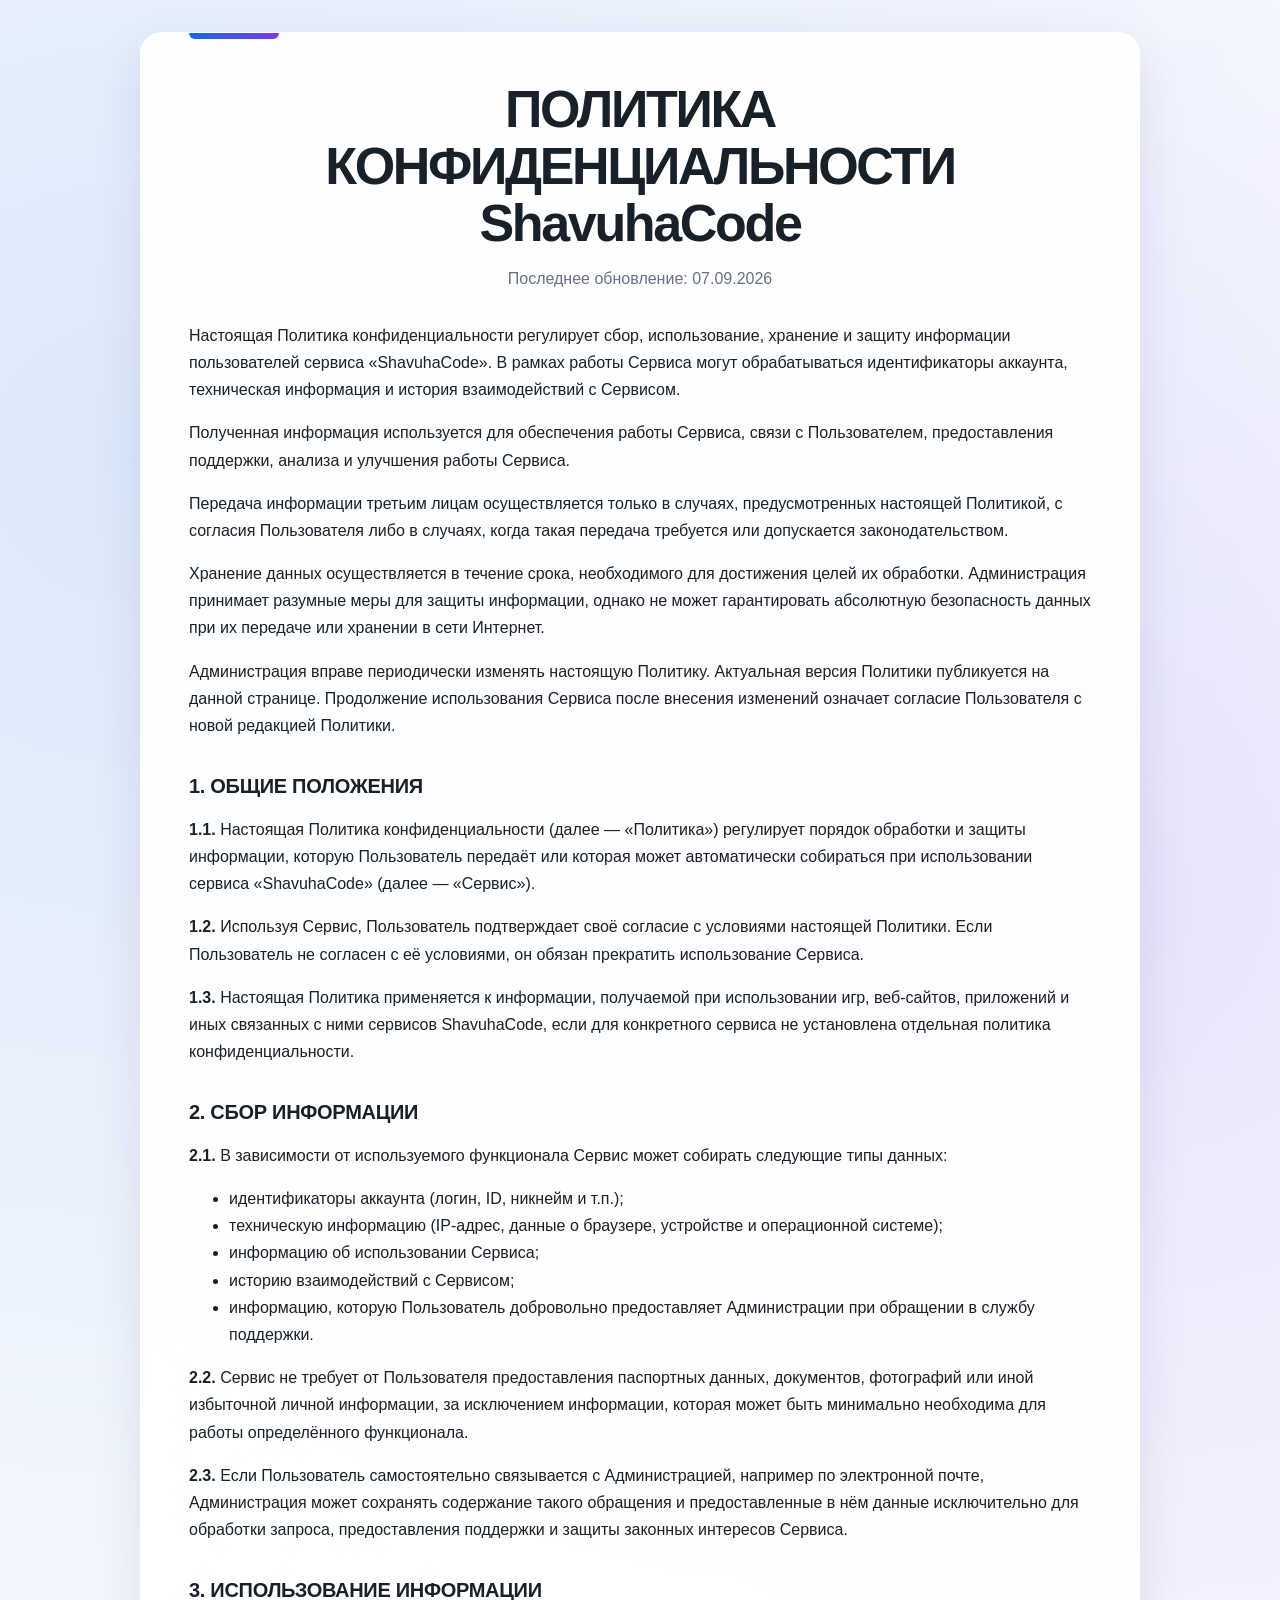
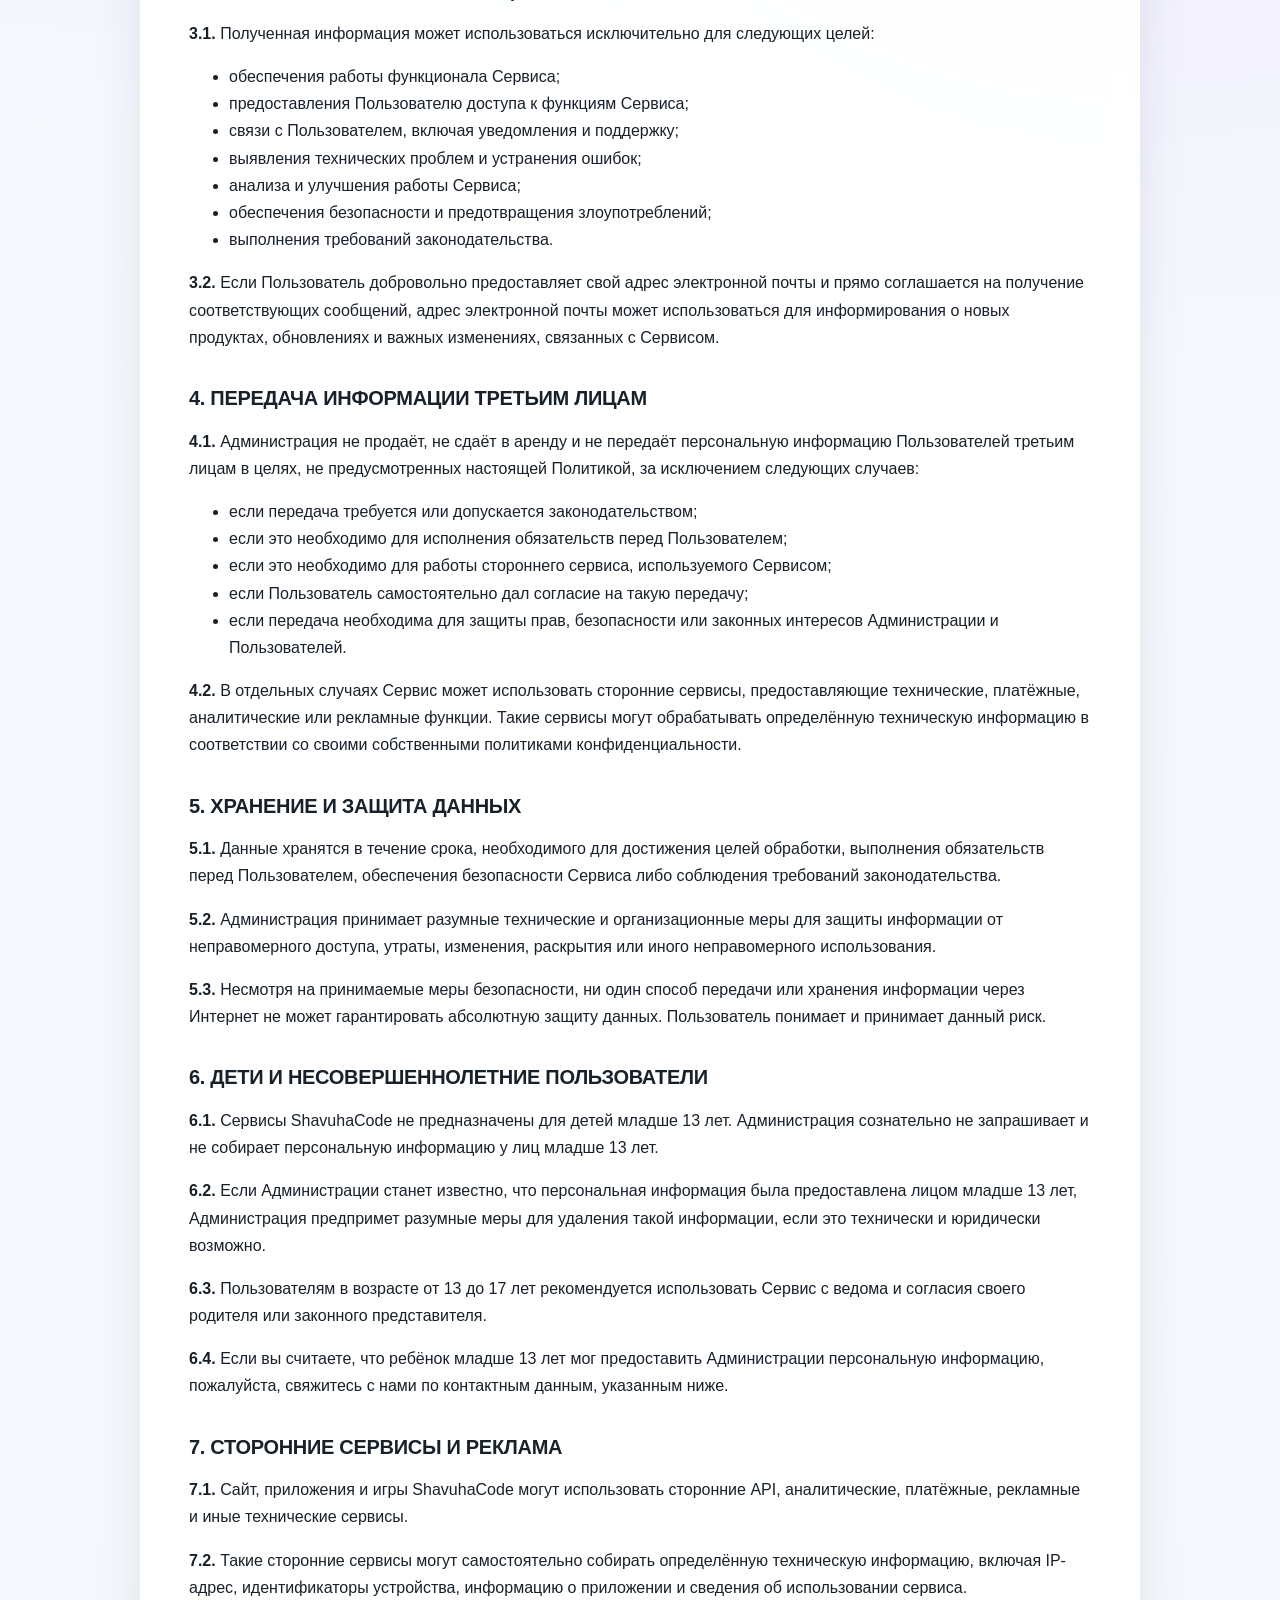
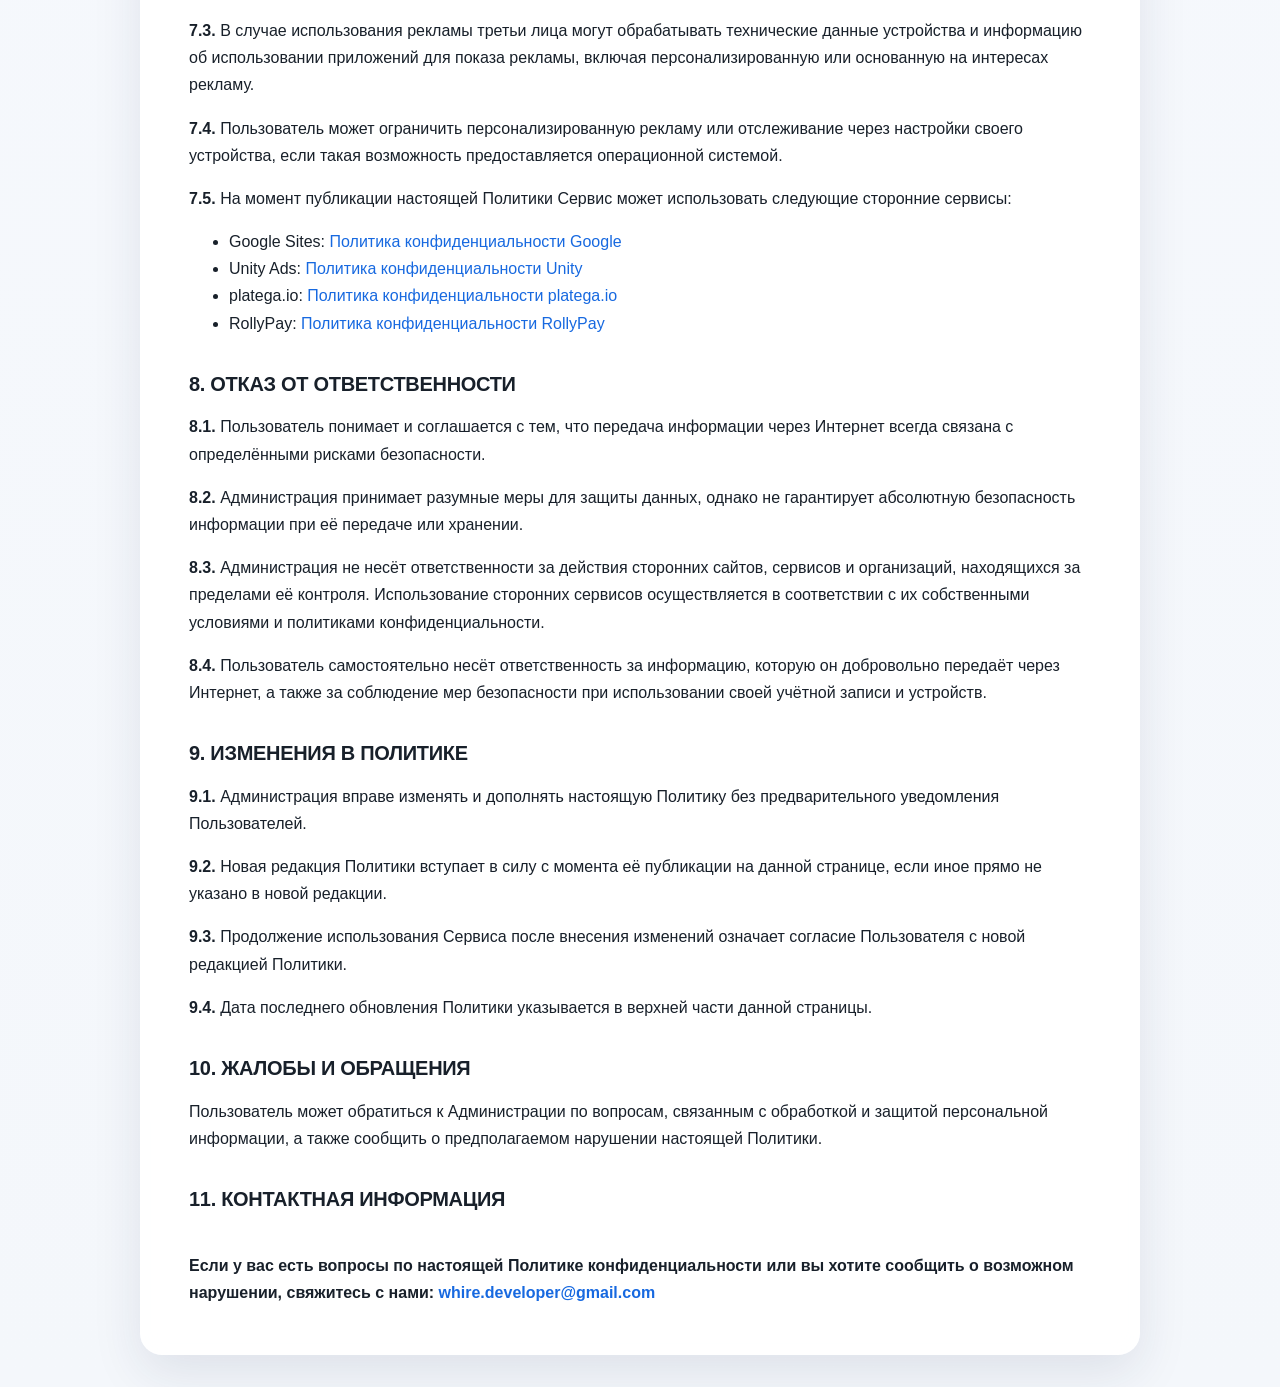
==== commit 32a9bf41: "Update privacy-policy.html" ====
--- a/privacy-policy.html
+++ b/privacy-policy.html
@@ -258,7 +258,7 @@
             </a>
         </li>
         <li>
-            RollyPay:
+            platega.io:
             <a href="https://platega.io/privacy-policy/" target="_blank" rel="noopener noreferrer">
                 Политика конфиденциальности platega.io
             </a>
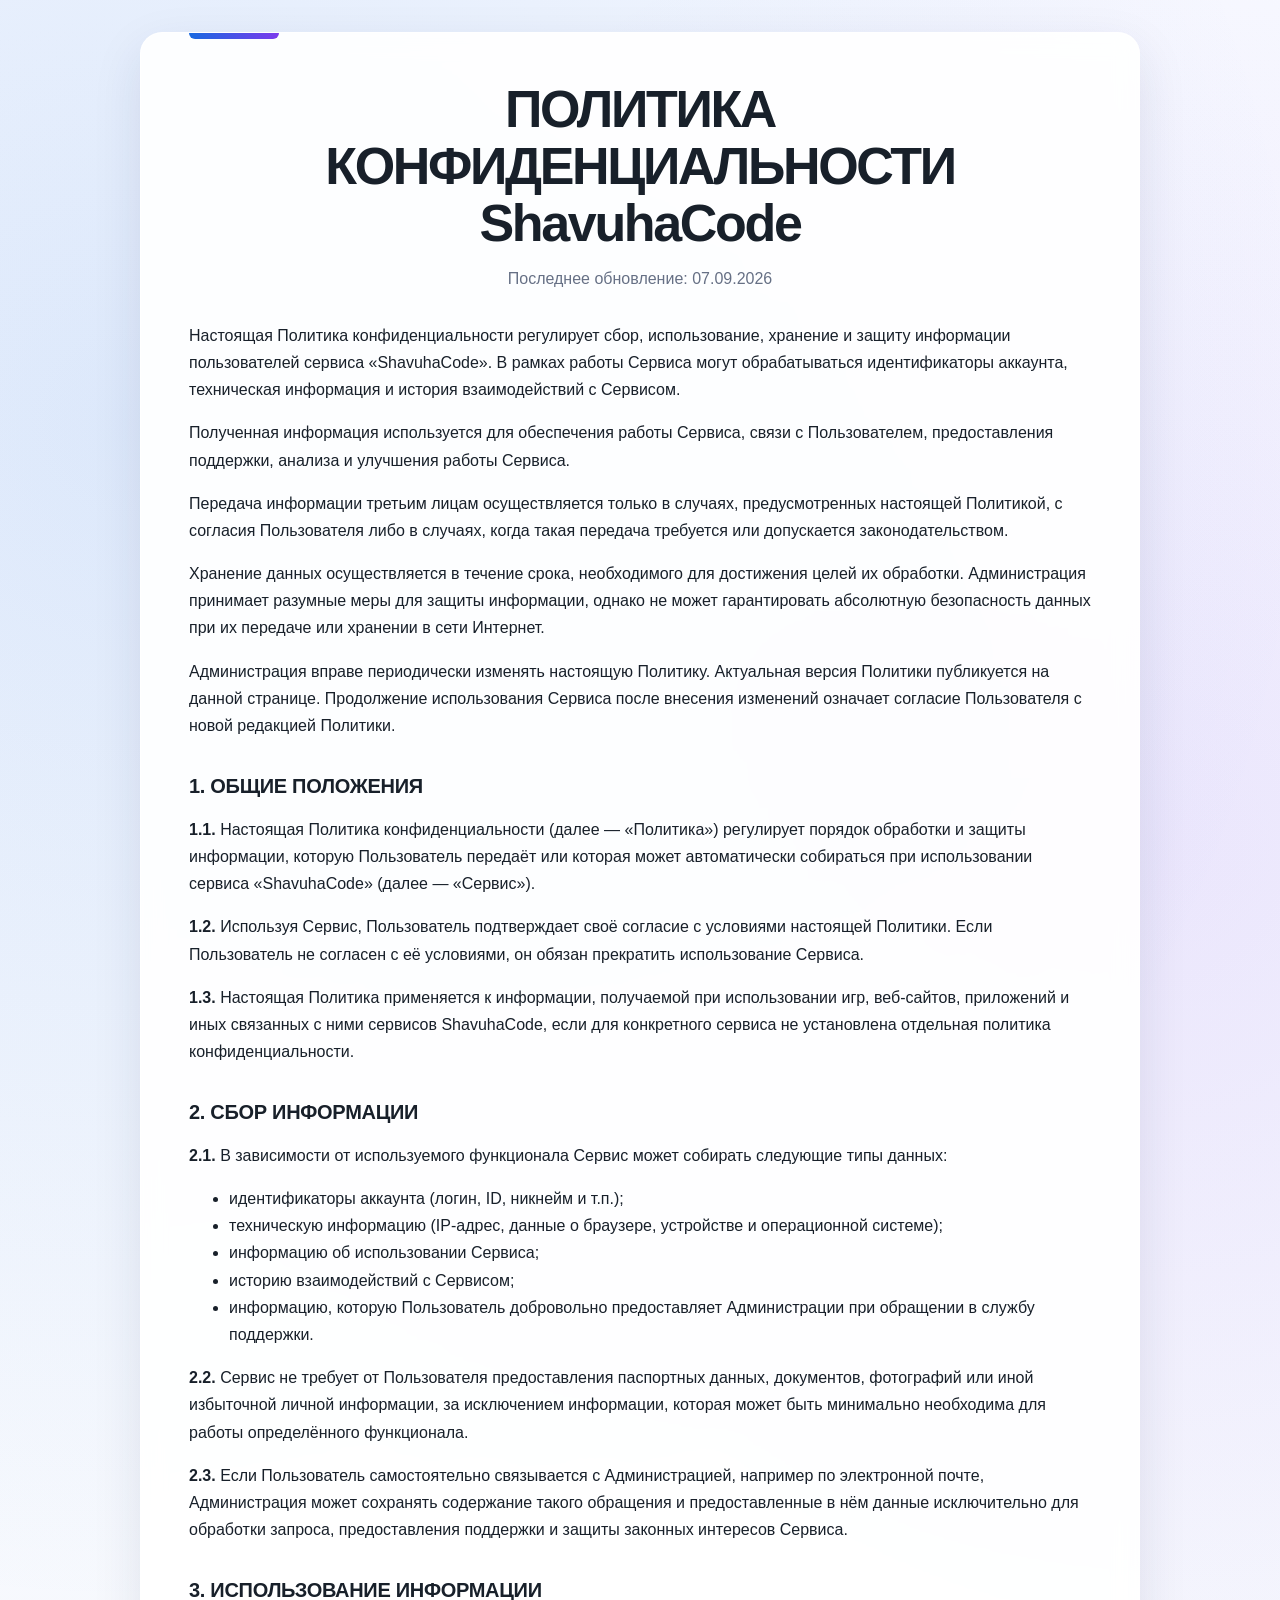
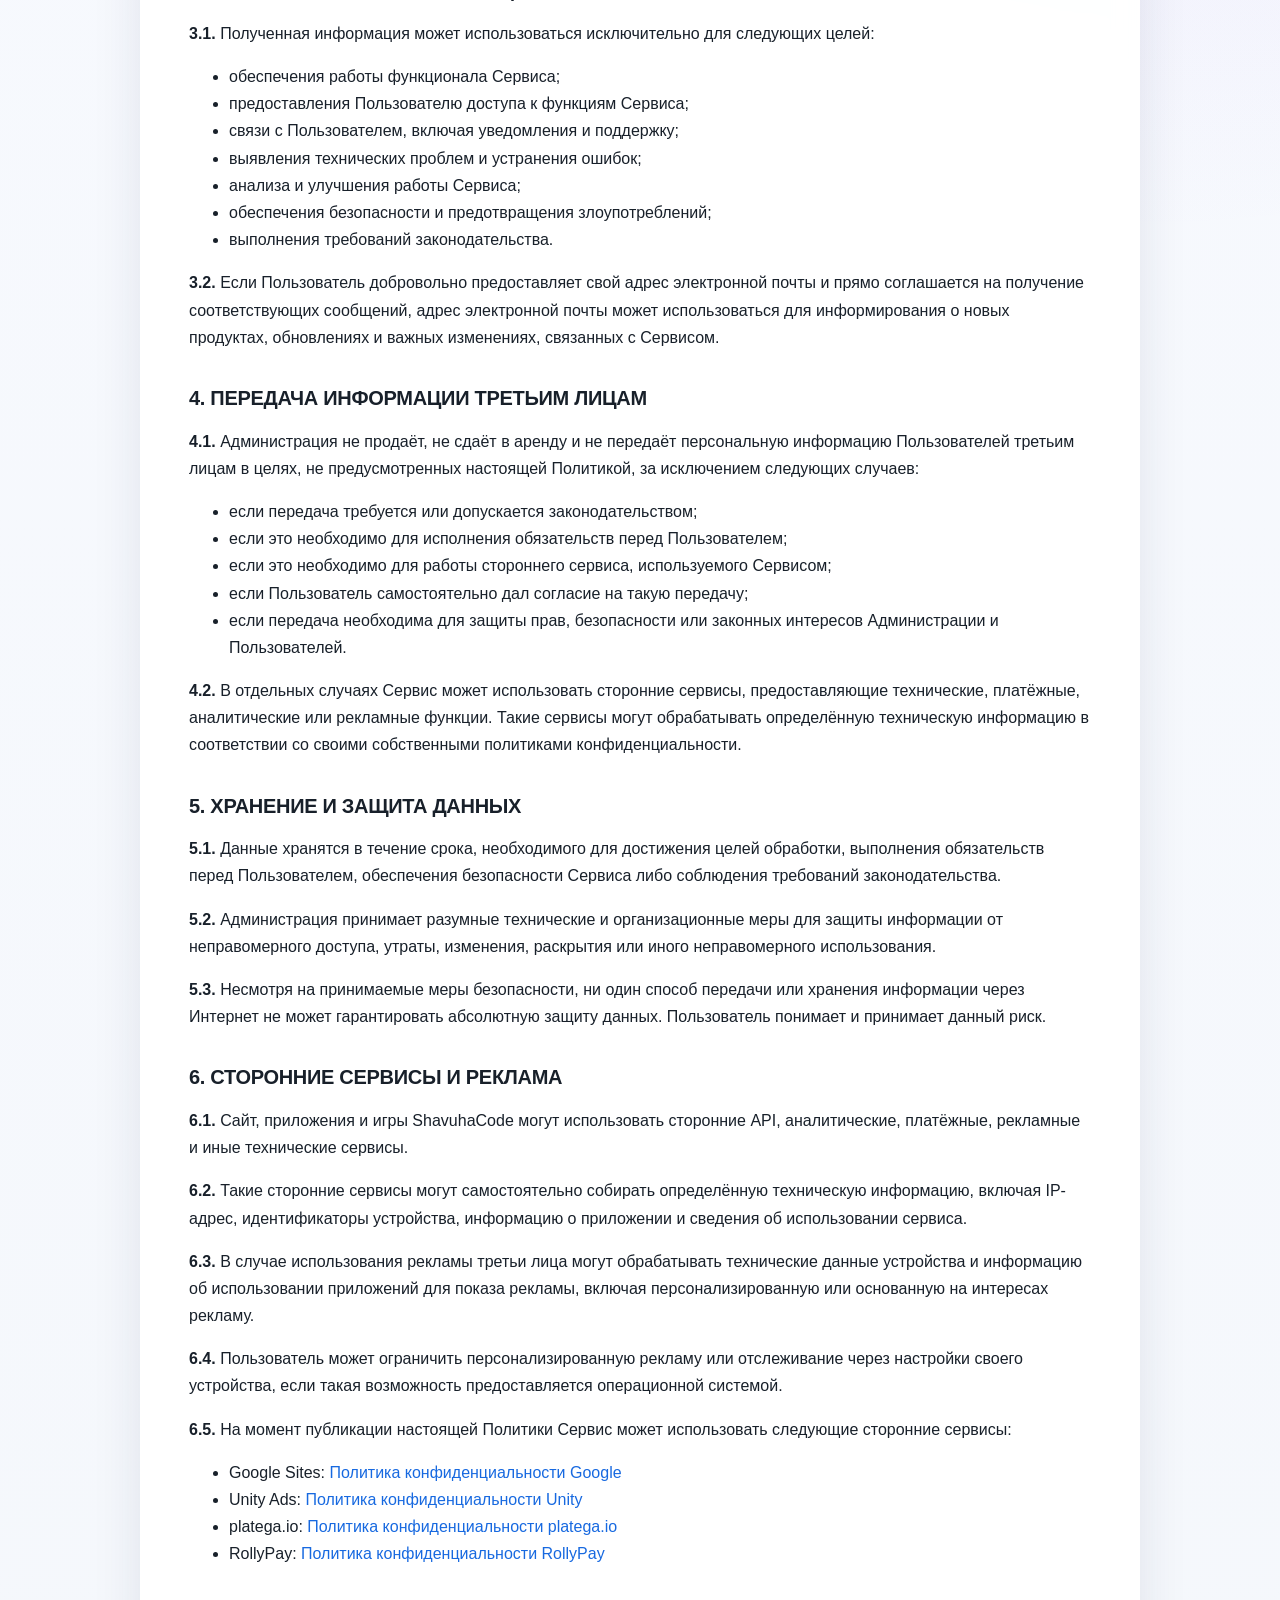
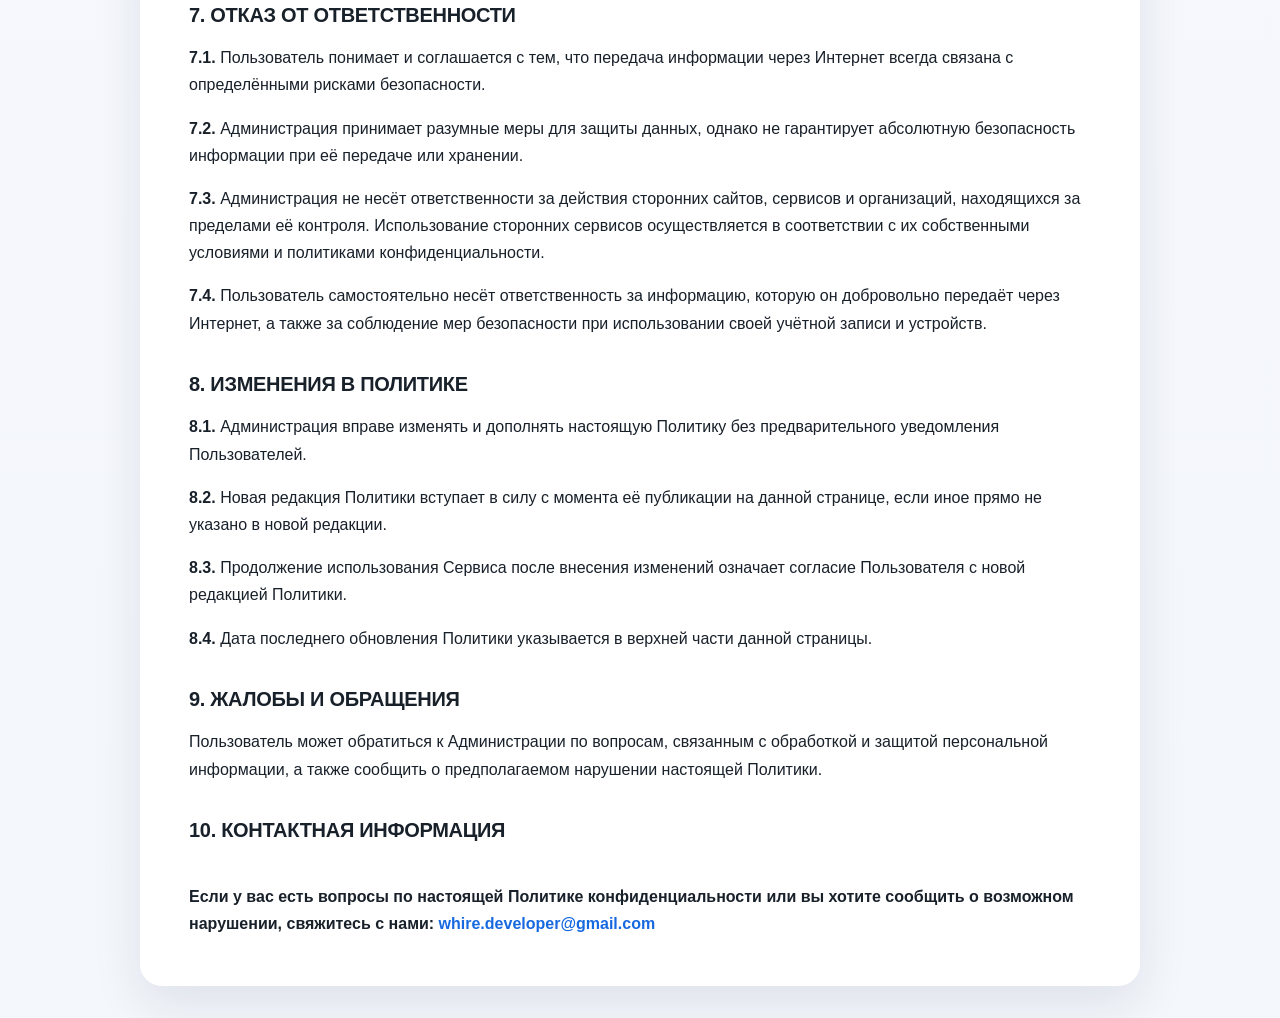
==== commit 12b2a420: "Update privacy-policy.html" ====
--- a/privacy-policy.html
+++ b/privacy-policy.html
@@ -184,7 +184,7 @@
         понимает и принимает данный риск.
     </p>
 
-    <h2>6. ДЕТИ И НЕСОВЕРШЕННОЛЕТНИЕ ПОЛЬЗОВАТЕЛИ</h2>
+    <!-- <h2>6. ДЕТИ И НЕСОВЕРШЕННОЛЕТНИЕ ПОЛЬЗОВАТЕЛИ</h2>
 
     <p>
         <strong>6.1.</strong> Сервисы ShavuhaCode не предназначены для
@@ -209,38 +209,38 @@
         <strong>6.4.</strong> Если вы считаете, что ребёнок младше 13 лет
         мог предоставить Администрации персональную информацию, пожалуйста,
         свяжитесь с нами по контактным данным, указанным ниже.
-    </p>
-
-    <h2>7. СТОРОННИЕ СЕРВИСЫ И РЕКЛАМА</h2>
-
-    <p>
-        <strong>7.1.</strong> Сайт, приложения и игры ShavuhaCode могут
+    </p> -->
+
+    <h2>6. СТОРОННИЕ СЕРВИСЫ И РЕКЛАМА</h2>
+
+    <p>
+        <strong>6.1.</strong> Сайт, приложения и игры ShavuhaCode могут
         использовать сторонние API, аналитические, платёжные, рекламные
         и иные технические сервисы.
     </p>
 
     <p>
-        <strong>7.2.</strong> Такие сторонние сервисы могут самостоятельно
+        <strong>6.2.</strong> Такие сторонние сервисы могут самостоятельно
         собирать определённую техническую информацию, включая IP-адрес,
         идентификаторы устройства, информацию о приложении и сведения
         об использовании сервиса.
     </p>
 
     <p>
-        <strong>7.3.</strong> В случае использования рекламы третьи лица
+        <strong>6.3.</strong> В случае использования рекламы третьи лица
         могут обрабатывать технические данные устройства и информацию
         об использовании приложений для показа рекламы, включая
         персонализированную или основанную на интересах рекламу.
     </p>
 
     <p>
-        <strong>7.4.</strong> Пользователь может ограничить персонализированную
+        <strong>6.4.</strong> Пользователь может ограничить персонализированную
         рекламу или отслеживание через настройки своего устройства, если
         такая возможность предоставляется операционной системой.
     </p>
 
     <p>
-        <strong>7.5.</strong> На момент публикации настоящей Политики
+        <strong>6.5.</strong> На момент публикации настоящей Политики
         Сервис может использовать следующие сторонние сервисы:
     </p>
 
@@ -271,22 +271,22 @@
         </li>
     </ul>
 
-    <h2>8. ОТКАЗ ОТ ОТВЕТСТВЕННОСТИ</h2>
-
-    <p>
-        <strong>8.1.</strong> Пользователь понимает и соглашается с тем,
+    <h2>7. ОТКАЗ ОТ ОТВЕТСТВЕННОСТИ</h2>
+
+    <p>
+        <strong>7.1.</strong> Пользователь понимает и соглашается с тем,
         что передача информации через Интернет всегда связана с определёнными
         рисками безопасности.
     </p>
 
     <p>
-        <strong>8.2.</strong> Администрация принимает разумные меры для
+        <strong>7.2.</strong> Администрация принимает разумные меры для
         защиты данных, однако не гарантирует абсолютную безопасность
         информации при её передаче или хранении.
     </p>
 
     <p>
-        <strong>8.3.</strong> Администрация не несёт ответственности
+        <strong>7.3.</strong> Администрация не несёт ответственности
         за действия сторонних сайтов, сервисов и организаций, находящихся
         за пределами её контроля. Использование сторонних сервисов
         осуществляется в соответствии с их собственными условиями
@@ -294,37 +294,37 @@
     </p>
 
     <p>
-        <strong>8.4.</strong> Пользователь самостоятельно несёт
+        <strong>7.4.</strong> Пользователь самостоятельно несёт
         ответственность за информацию, которую он добровольно передаёт
         через Интернет, а также за соблюдение мер безопасности при
         использовании своей учётной записи и устройств.
     </p>
 
-    <h2>9. ИЗМЕНЕНИЯ В ПОЛИТИКЕ</h2>
-
-    <p>
-        <strong>9.1.</strong> Администрация вправе изменять и дополнять
+    <h2>8. ИЗМЕНЕНИЯ В ПОЛИТИКЕ</h2>
+
+    <p>
+        <strong>8.1.</strong> Администрация вправе изменять и дополнять
         настоящую Политику без предварительного уведомления Пользователей.
     </p>
 
     <p>
-        <strong>9.2.</strong> Новая редакция Политики вступает в силу
+        <strong>8.2.</strong> Новая редакция Политики вступает в силу
         с момента её публикации на данной странице, если иное прямо
         не указано в новой редакции.
     </p>
 
     <p>
-        <strong>9.3.</strong> Продолжение использования Сервиса после
+        <strong>8.3.</strong> Продолжение использования Сервиса после
         внесения изменений означает согласие Пользователя с новой
         редакцией Политики.
     </p>
 
     <p>
-        <strong>9.4.</strong> Дата последнего обновления Политики
+        <strong>8.4.</strong> Дата последнего обновления Политики
         указывается в верхней части данной страницы.
     </p>
 
-    <h2>10. ЖАЛОБЫ И ОБРАЩЕНИЯ</h2>
+    <h2>9. ЖАЛОБЫ И ОБРАЩЕНИЯ</h2>
 
     <p>
         Пользователь может обратиться к Администрации по вопросам,
@@ -332,7 +332,7 @@
         а также сообщить о предполагаемом нарушении настоящей Политики.
     </p>
 
-    <h2>11. КОНТАКТНАЯ ИНФОРМАЦИЯ</h2>
+    <h2>10. КОНТАКТНАЯ ИНФОРМАЦИЯ</h2>
 
     <div class="contact">
         Если у вас есть вопросы по настоящей Политике конфиденциальности
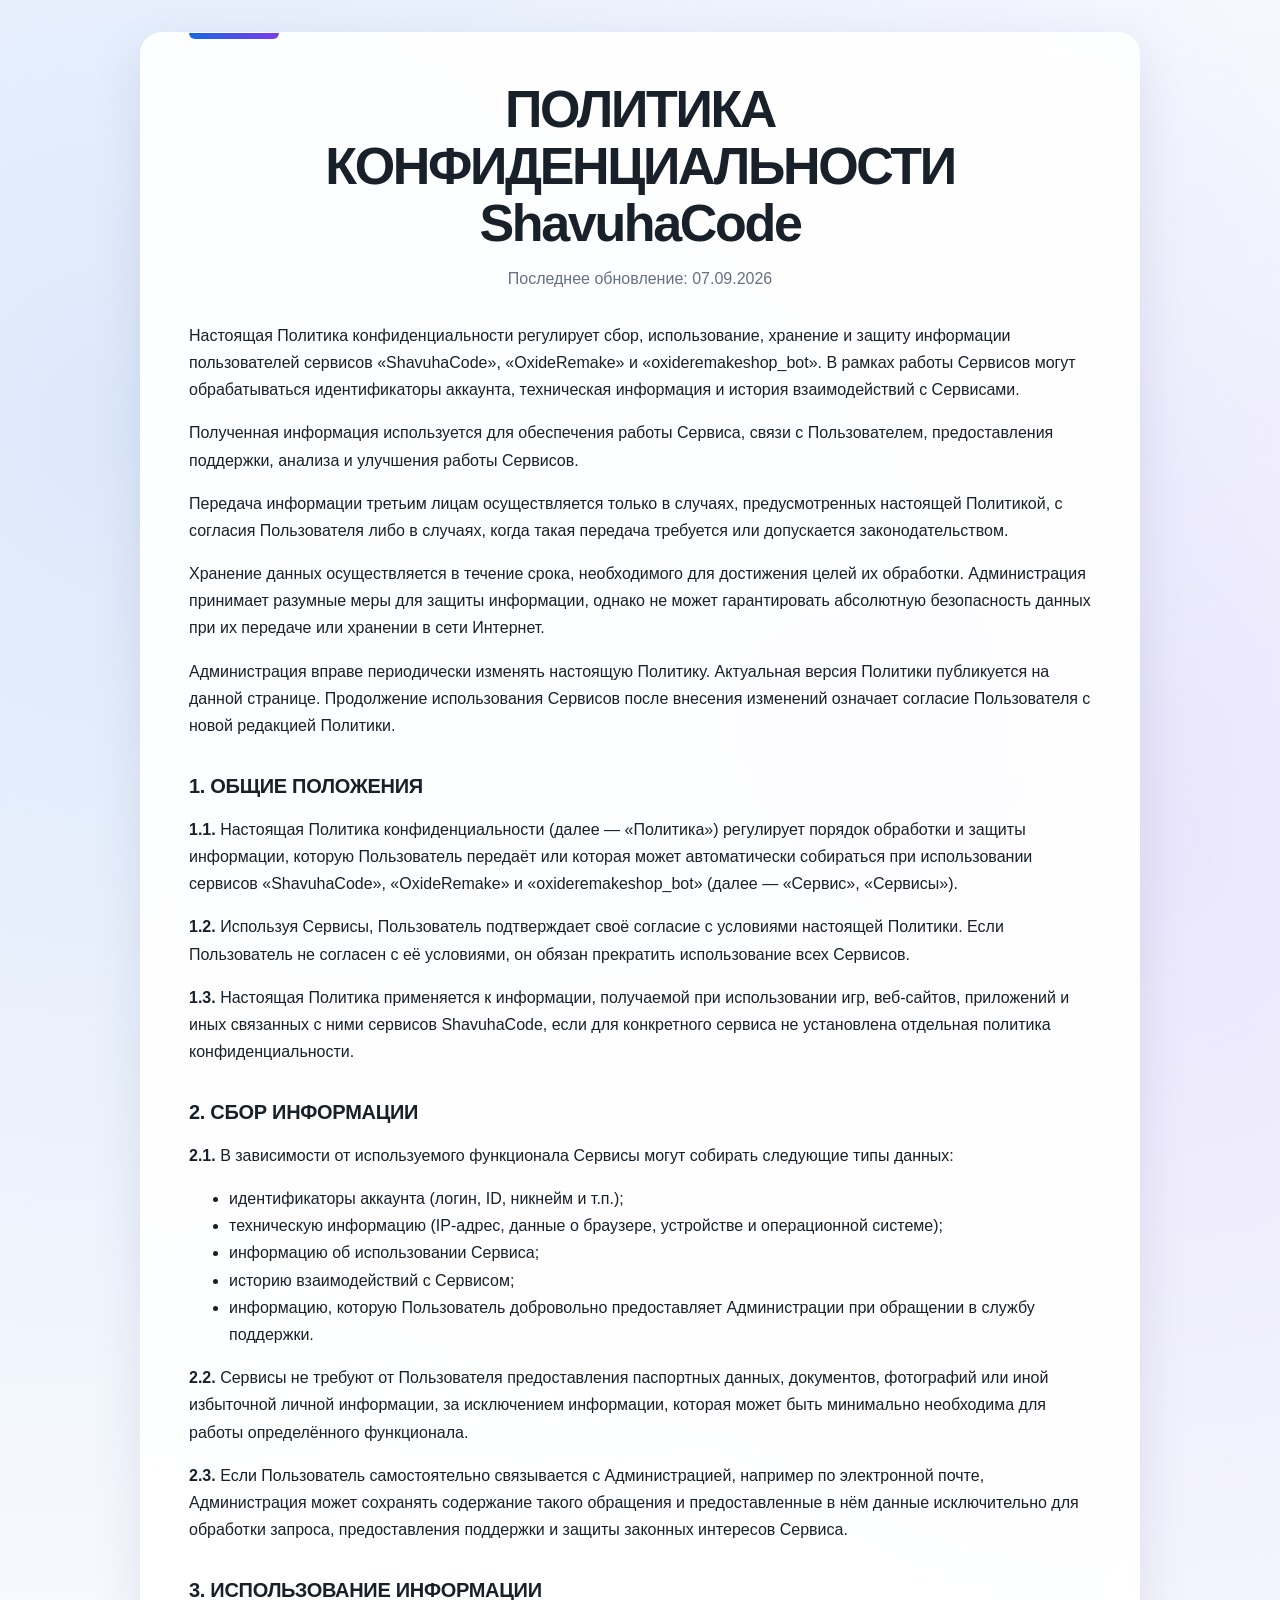
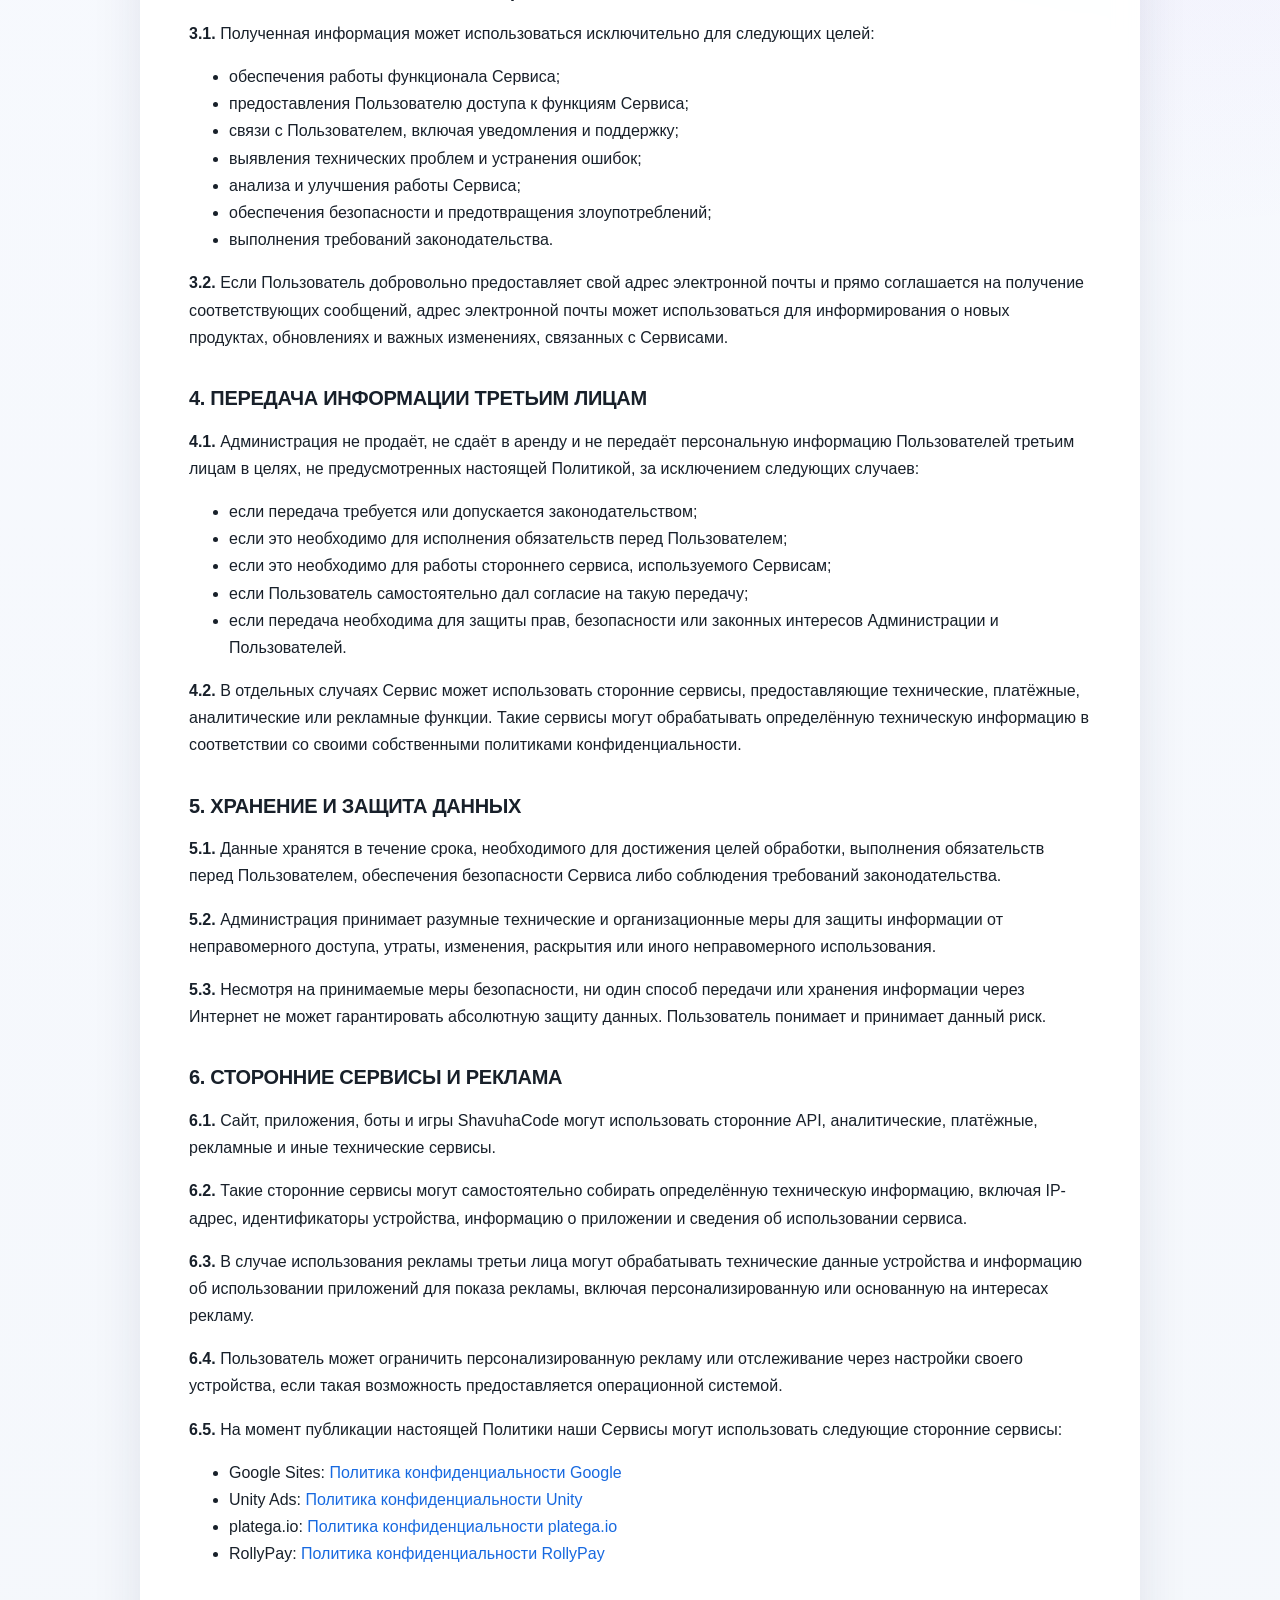
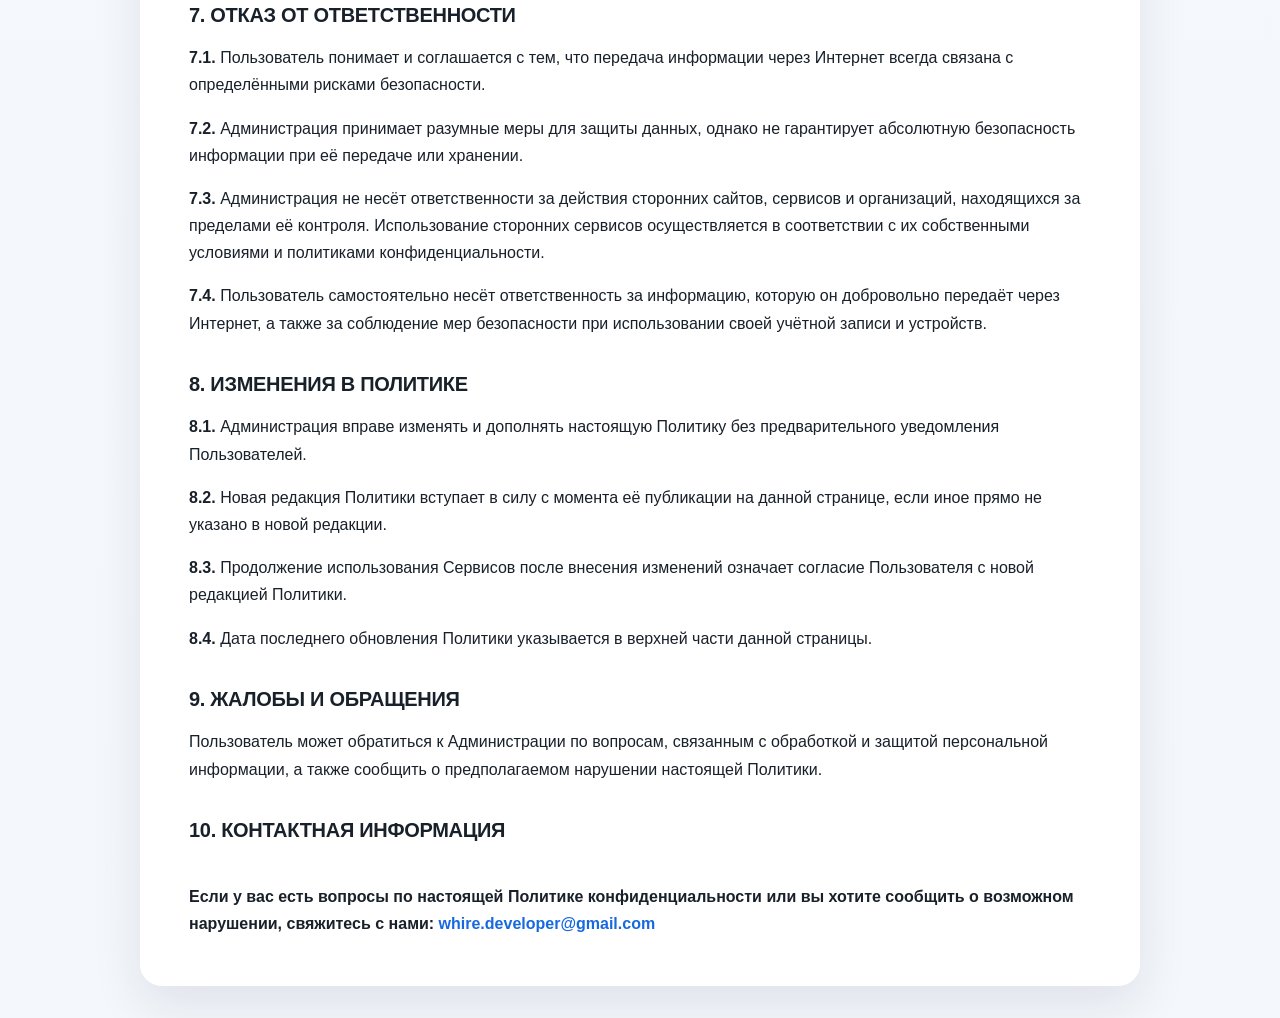
==== commit 19baea14: "upd" ====
--- a/privacy-policy.html
+++ b/privacy-policy.html
@@ -21,15 +21,15 @@
 
     <p>
         Настоящая Политика конфиденциальности регулирует сбор, использование,
-        хранение и защиту информации пользователей сервиса «ShavuhaCode».
-        В рамках работы Сервиса могут обрабатываться идентификаторы аккаунта,
-        техническая информация и история взаимодействий с Сервисом.
+        хранение и защиту информации пользователей сервисов «ShavuhaCode», «OxideRemake» и «oxideremakeshop_bot».
+        В рамках работы Сервисов могут обрабатываться идентификаторы аккаунта,
+        техническая информация и история взаимодействий с Сервисами.
     </p>
 
     <p>
         Полученная информация используется для обеспечения работы Сервиса,
         связи с Пользователем, предоставления поддержки, анализа и улучшения
-        работы Сервиса.
+        работы Сервисов.
     </p>
 
     <p>
@@ -49,7 +49,7 @@
     <p>
         Администрация вправе периодически изменять настоящую Политику.
         Актуальная версия Политики публикуется на данной странице.
-        Продолжение использования Сервиса после внесения изменений означает
+        Продолжение использования Сервисов после внесения изменений означает
         согласие Пользователя с новой редакцией Политики.
     </p>
 
@@ -59,15 +59,15 @@
         <strong>1.1.</strong> Настоящая Политика конфиденциальности
         (далее — «Политика») регулирует порядок обработки и защиты
         информации, которую Пользователь передаёт или которая может
-        автоматически собираться при использовании сервиса «ShavuhaCode»
-        (далее — «Сервис»).
-    </p>
-
-    <p>
-        <strong>1.2.</strong> Используя Сервис, Пользователь подтверждает
+        автоматически собираться при использовании сервисов «ShavuhaCode», «OxideRemake» и «oxideremakeshop_bot»
+        (далее — «Сервис», «Сервисы»).
+    </p>
+
+    <p>
+        <strong>1.2.</strong> Используя Сервисы, Пользователь подтверждает
         своё согласие с условиями настоящей Политики. Если Пользователь
         не согласен с её условиями, он обязан прекратить использование
-        Сервиса.
+        всех Сервисов.
     </p>
 
     <p>
@@ -81,7 +81,7 @@
 
     <p>
         <strong>2.1.</strong> В зависимости от используемого функционала
-        Сервис может собирать следующие типы данных:
+        Сервисы могут собирать следующие типы данных:
     </p>
 
     <ul>
@@ -95,7 +95,7 @@
     </ul>
 
     <p>
-        <strong>2.2.</strong> Сервис не требует от Пользователя предоставления
+        <strong>2.2.</strong> Сервисы не требуют от Пользователя предоставления
         паспортных данных, документов, фотографий или иной избыточной личной
         информации, за исключением информации, которая может быть минимально
         необходима для работы определённого функционала.
@@ -131,7 +131,7 @@
         свой адрес электронной почты и прямо соглашается на получение
         соответствующих сообщений, адрес электронной почты может
         использоваться для информирования о новых продуктах, обновлениях
-        и важных изменениях, связанных с Сервисом.
+        и важных изменениях, связанных с Сервисами.
     </p>
 
     <h2>4. ПЕРЕДАЧА ИНФОРМАЦИИ ТРЕТЬИМ ЛИЦАМ</h2>
@@ -147,7 +147,7 @@
         <li>если передача требуется или допускается законодательством;</li>
         <li>если это необходимо для исполнения обязательств перед Пользователем;</li>
         <li>если это необходимо для работы стороннего сервиса,
-            используемого Сервисом;</li>
+            используемого Сервисам;</li>
         <li>если Пользователь самостоятельно дал согласие на такую передачу;</li>
         <li>если передача необходима для защиты прав, безопасности
             или законных интересов Администрации и Пользователей.</li>
@@ -214,7 +214,7 @@
     <h2>6. СТОРОННИЕ СЕРВИСЫ И РЕКЛАМА</h2>
 
     <p>
-        <strong>6.1.</strong> Сайт, приложения и игры ShavuhaCode могут
+        <strong>6.1.</strong> Сайт, приложения, боты и игры ShavuhaCode могут
         использовать сторонние API, аналитические, платёжные, рекламные
         и иные технические сервисы.
     </p>
@@ -241,7 +241,7 @@
 
     <p>
         <strong>6.5.</strong> На момент публикации настоящей Политики
-        Сервис может использовать следующие сторонние сервисы:
+        наши Сервисы могут использовать следующие сторонние сервисы:
     </p>
 
     <ul>
@@ -314,7 +314,7 @@
     </p>
 
     <p>
-        <strong>8.3.</strong> Продолжение использования Сервиса после
+        <strong>8.3.</strong> Продолжение использования Сервисов после
         внесения изменений означает согласие Пользователя с новой
         редакцией Политики.
     </p>
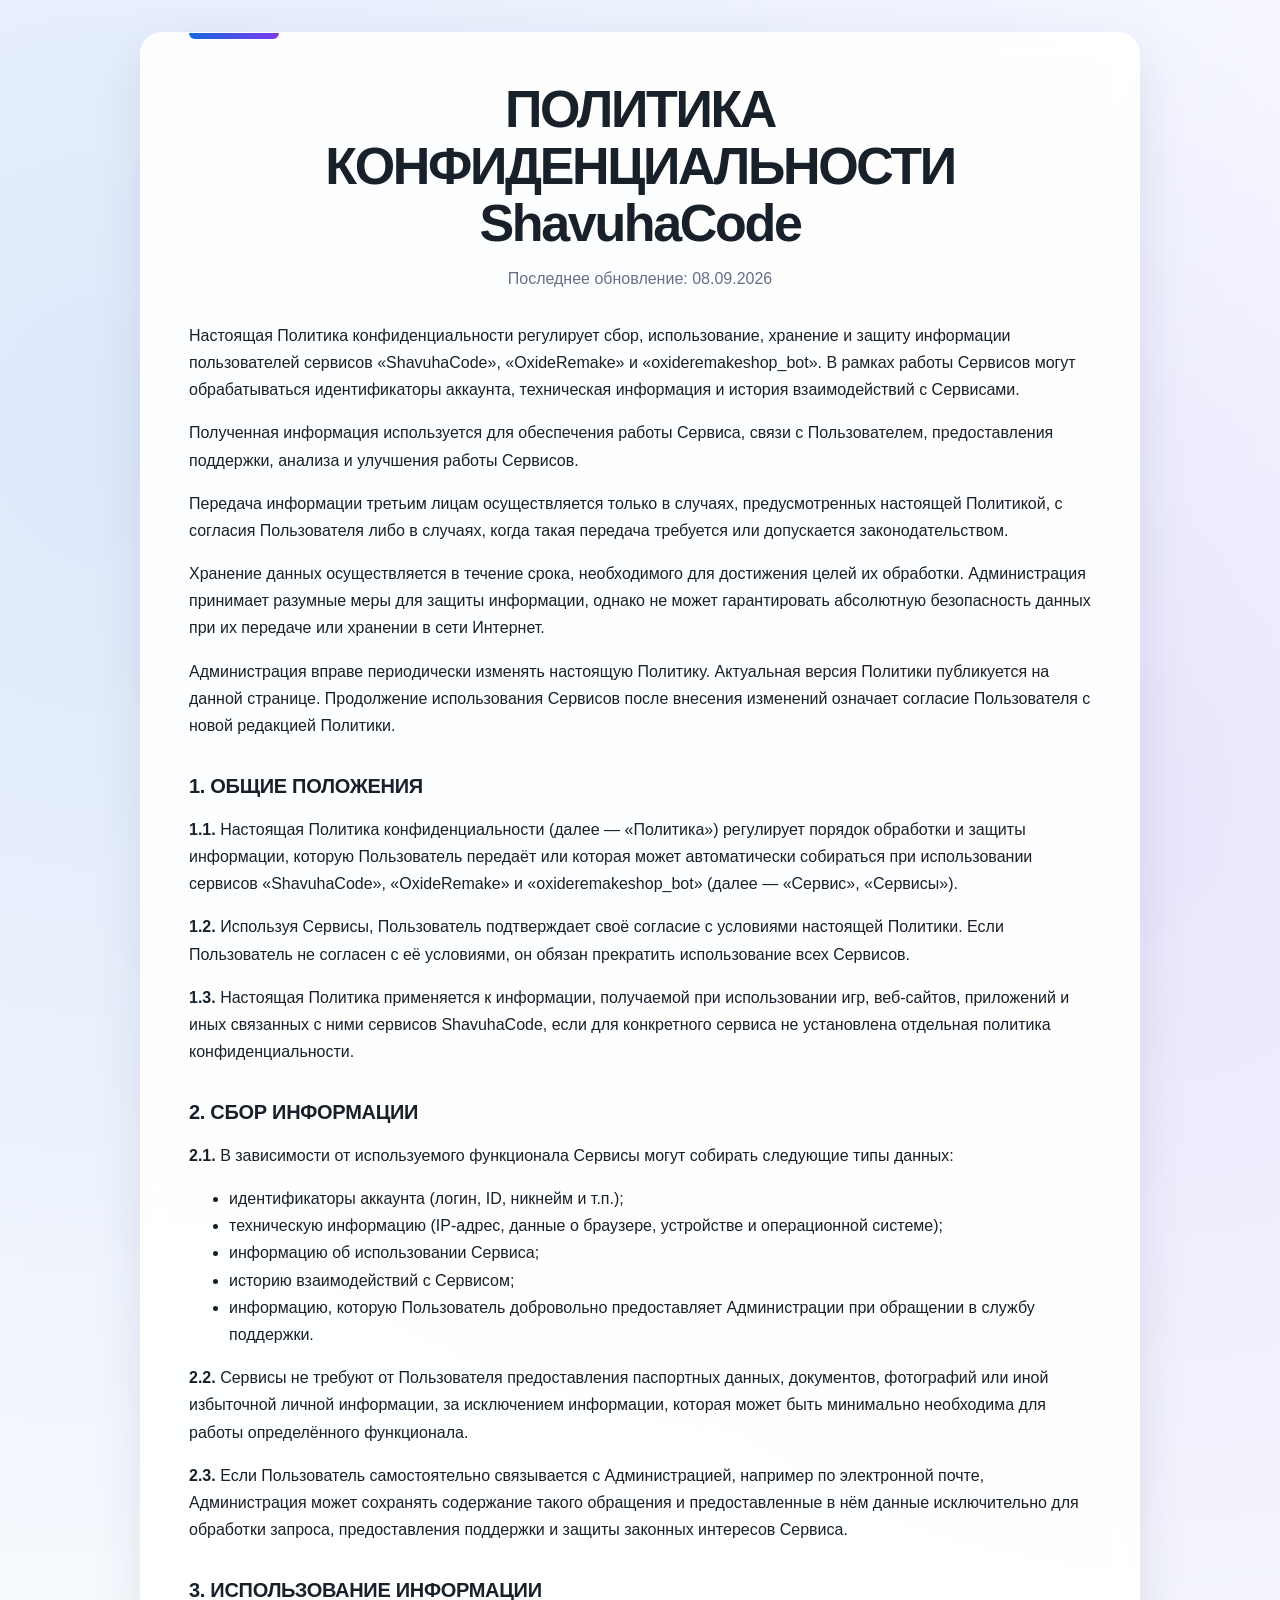
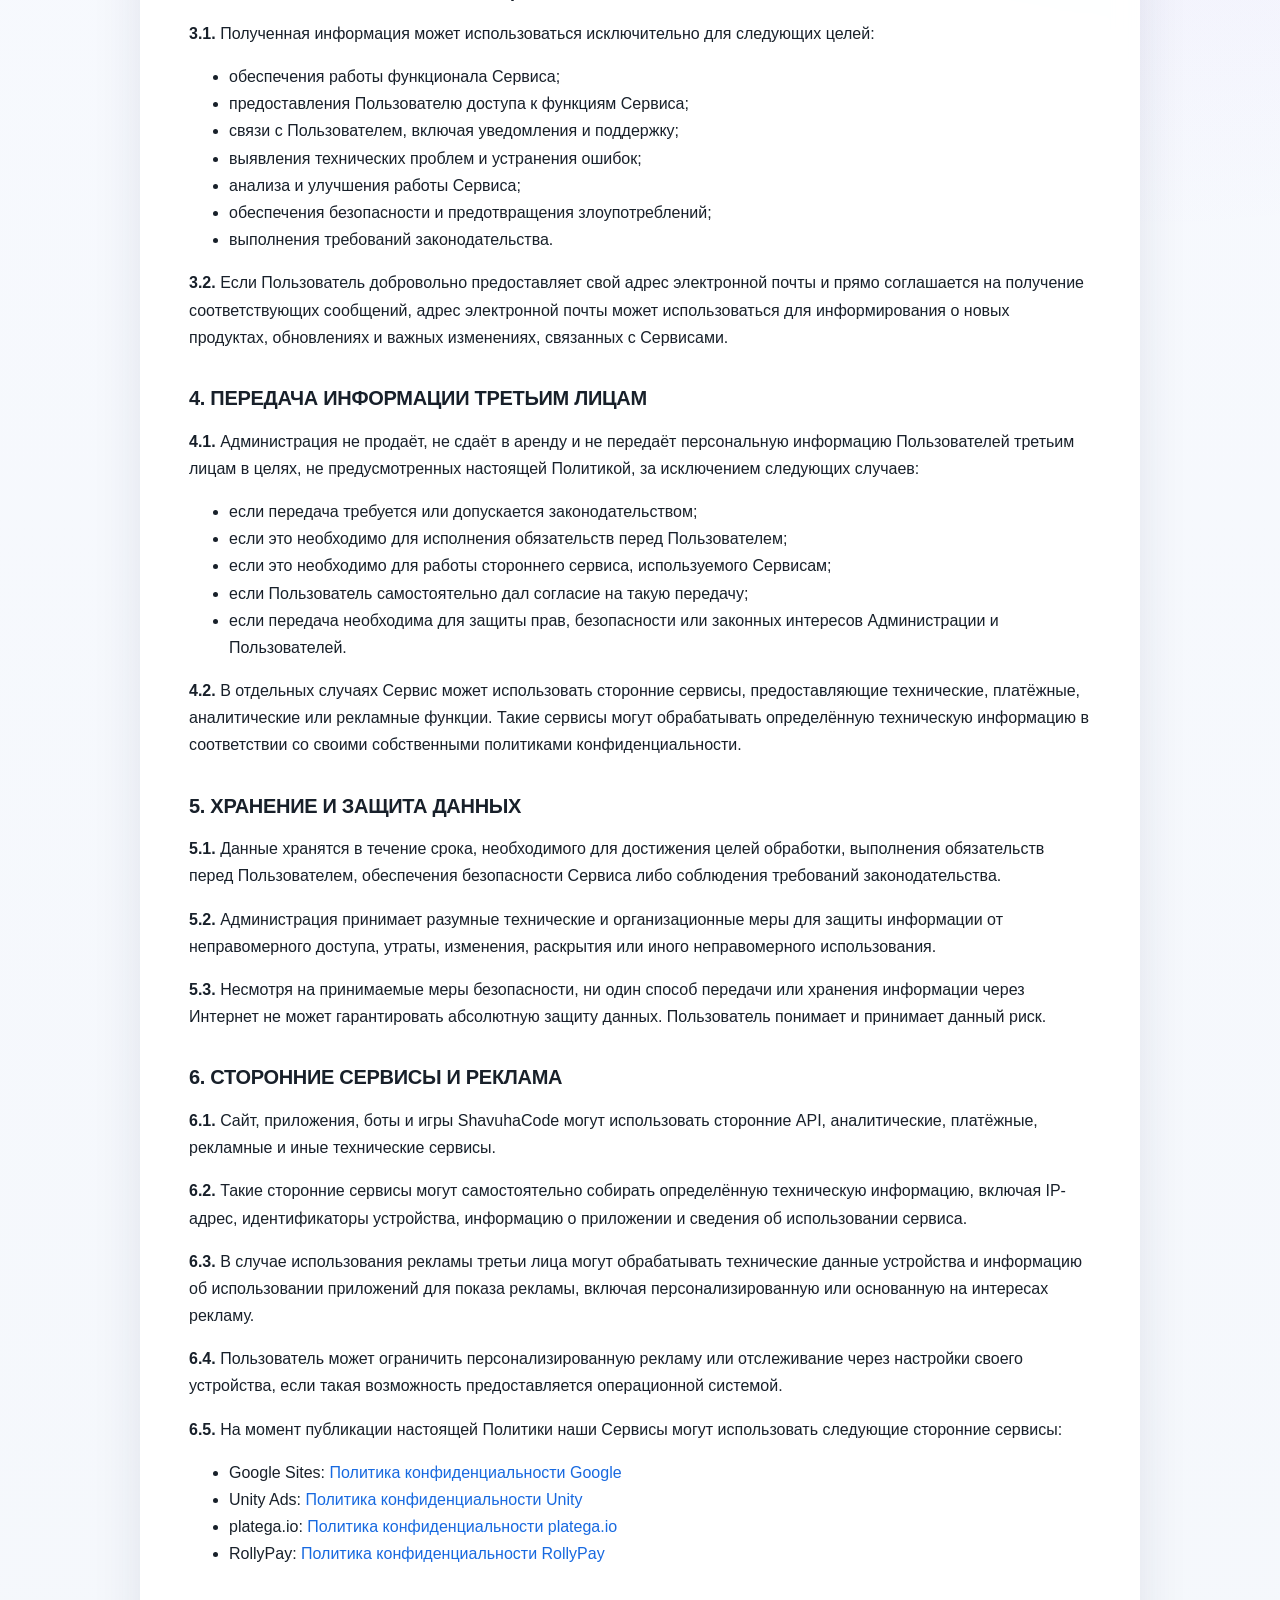
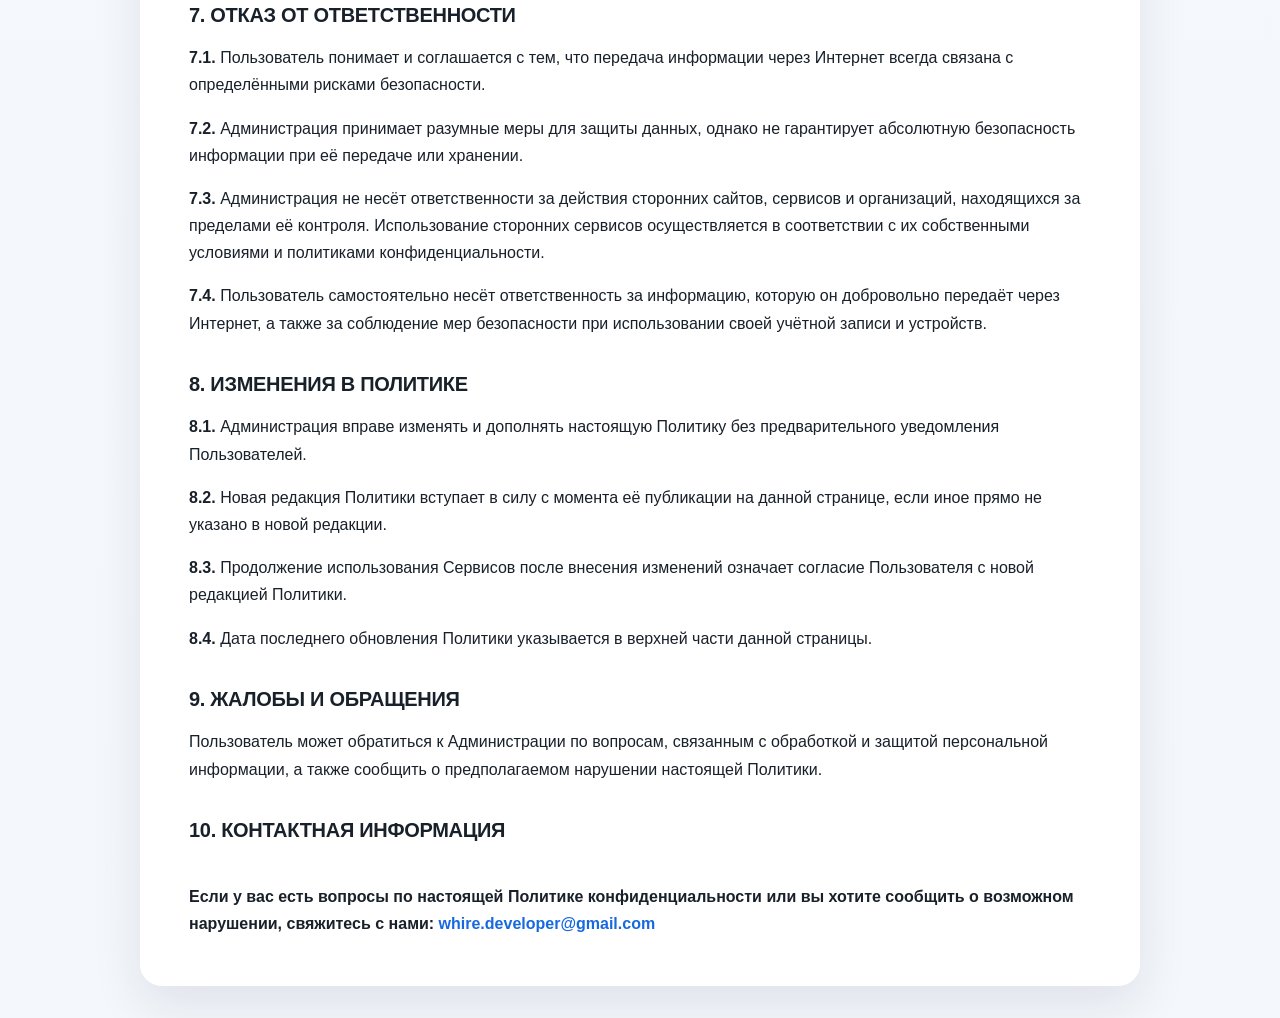
==== commit cc7d2e93: "date update" ====
--- a/privacy-policy.html
+++ b/privacy-policy.html
@@ -17,7 +17,7 @@
 
     <h1>ПОЛИТИКА КОНФИДЕНЦИАЛЬНОСТИ ShavuhaCode</h1>
 
-    <div class="date">Последнее обновление: 07.09.2026</div>
+    <div class="date">Последнее обновление: 08.09.2026</div>
 
     <p>
         Настоящая Политика конфиденциальности регулирует сбор, использование,
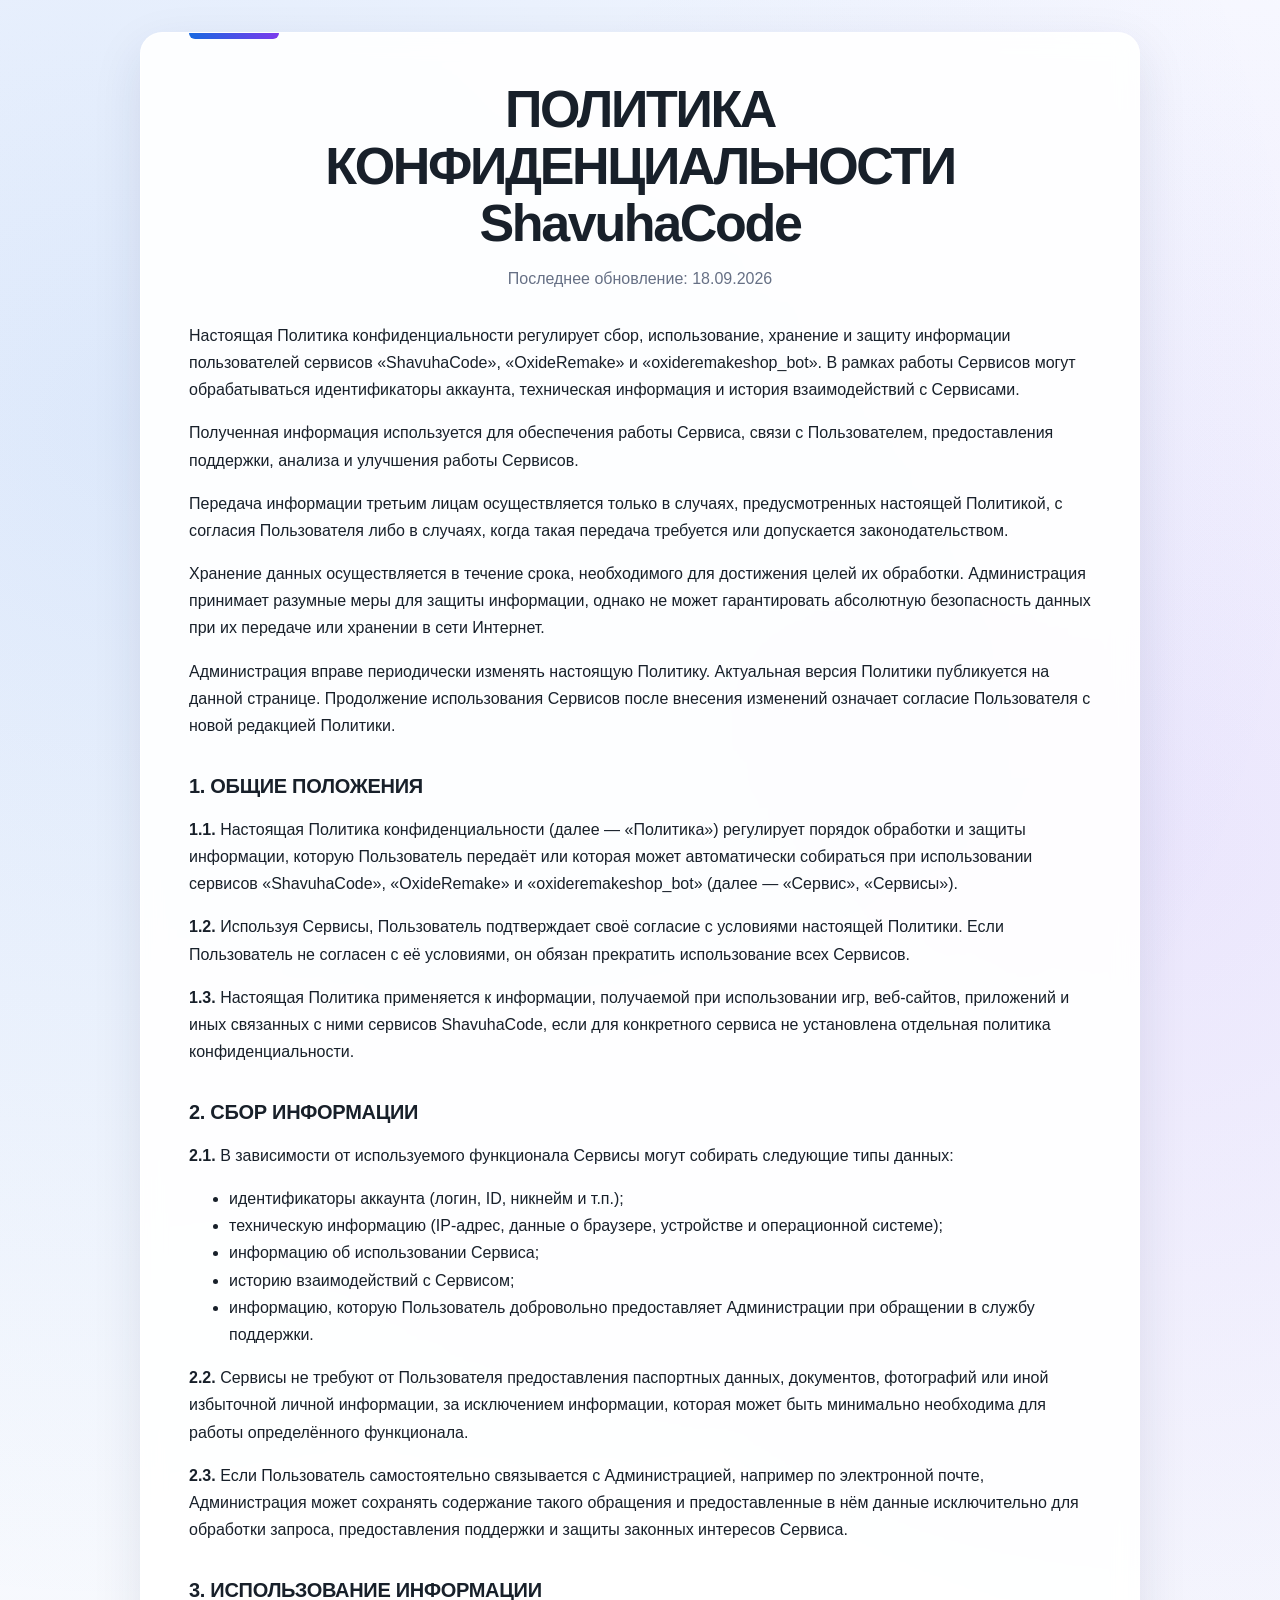
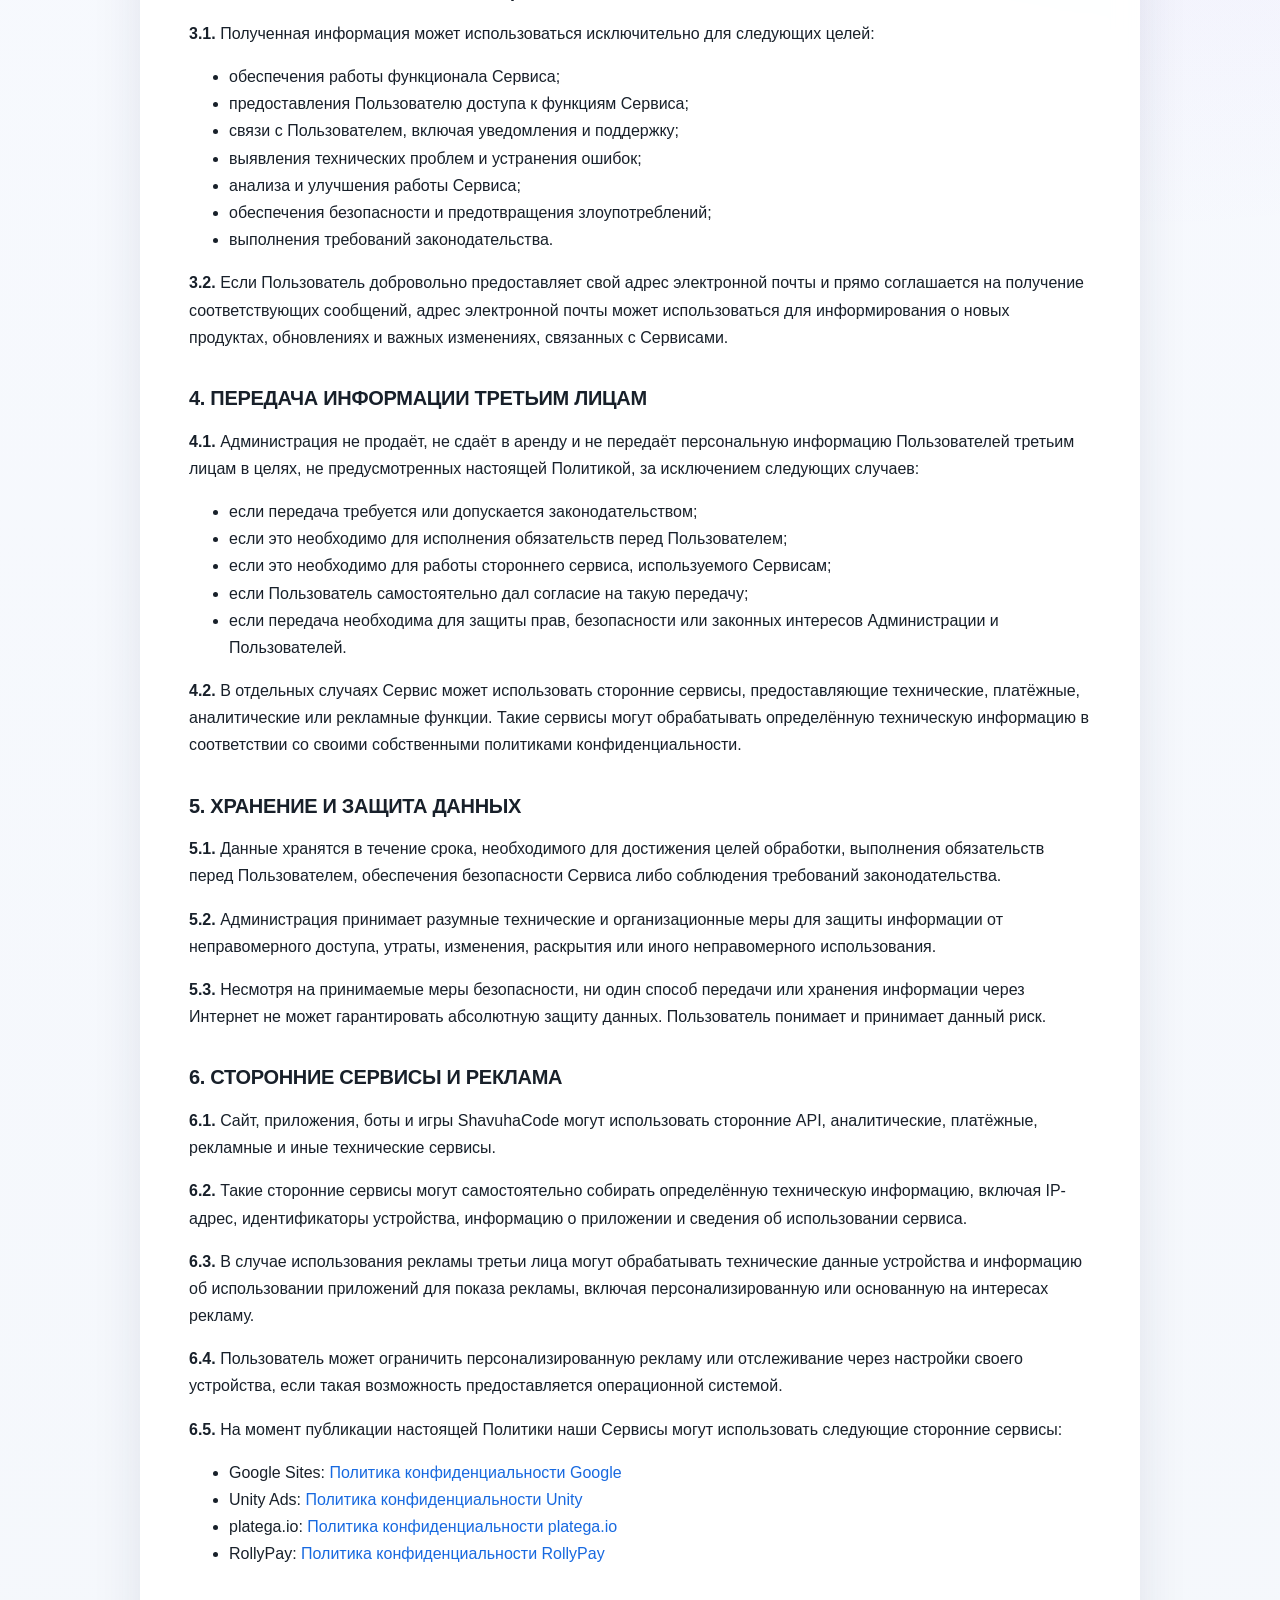
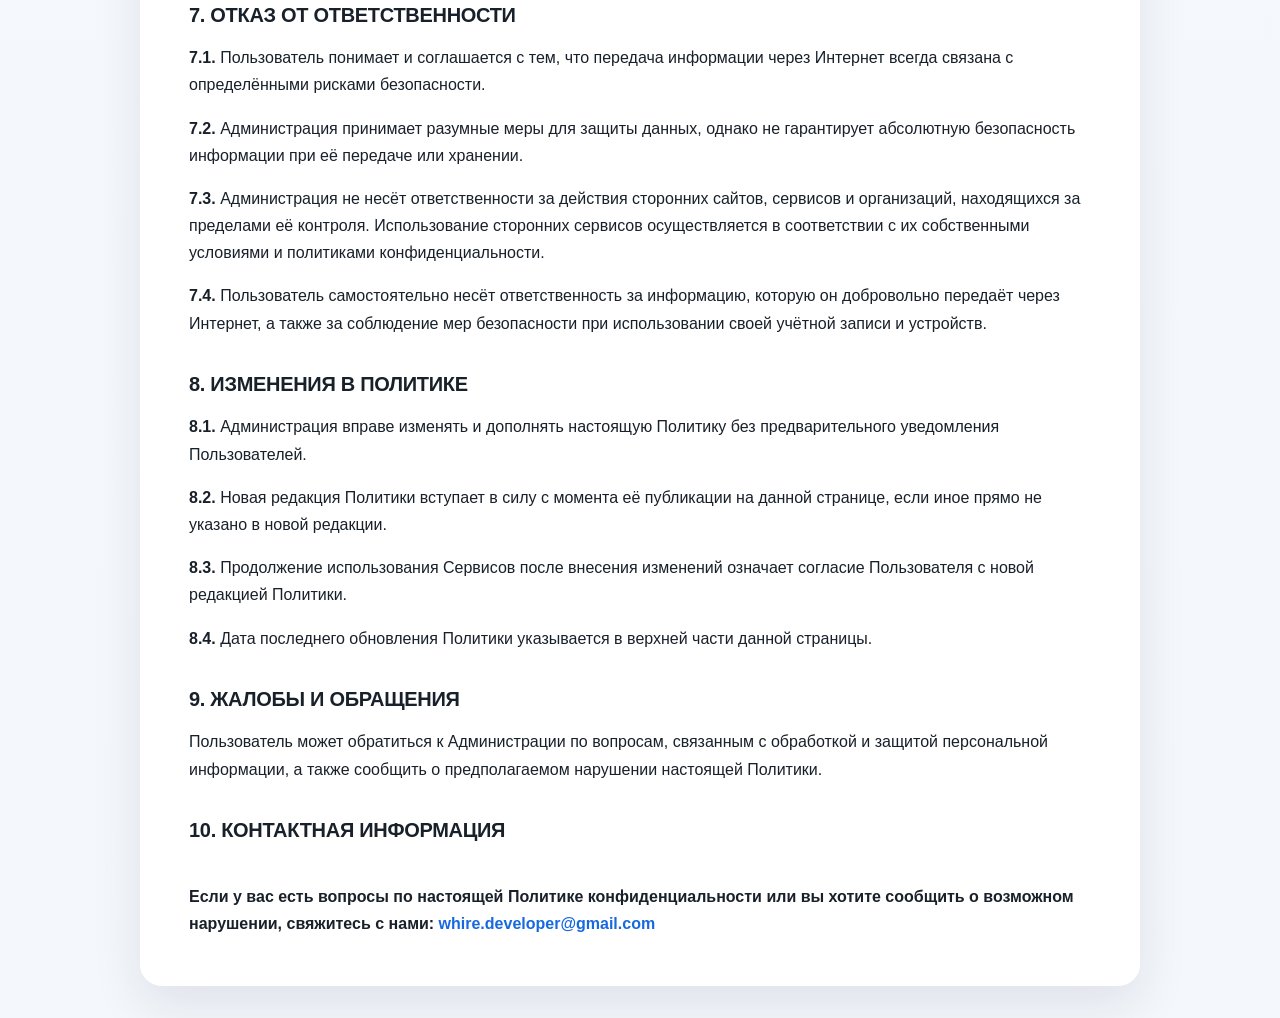
==== commit 4c3869a5: "upd" ====
--- a/privacy-policy.html
+++ b/privacy-policy.html
@@ -17,7 +17,7 @@
 
     <h1>ПОЛИТИКА КОНФИДЕНЦИАЛЬНОСТИ ShavuhaCode</h1>
 
-    <div class="date">Последнее обновление: 08.09.2026</div>
+    <div class="date">Последнее обновление: 18.09.2026</div>
 
     <p>
         Настоящая Политика конфиденциальности регулирует сбор, использование,
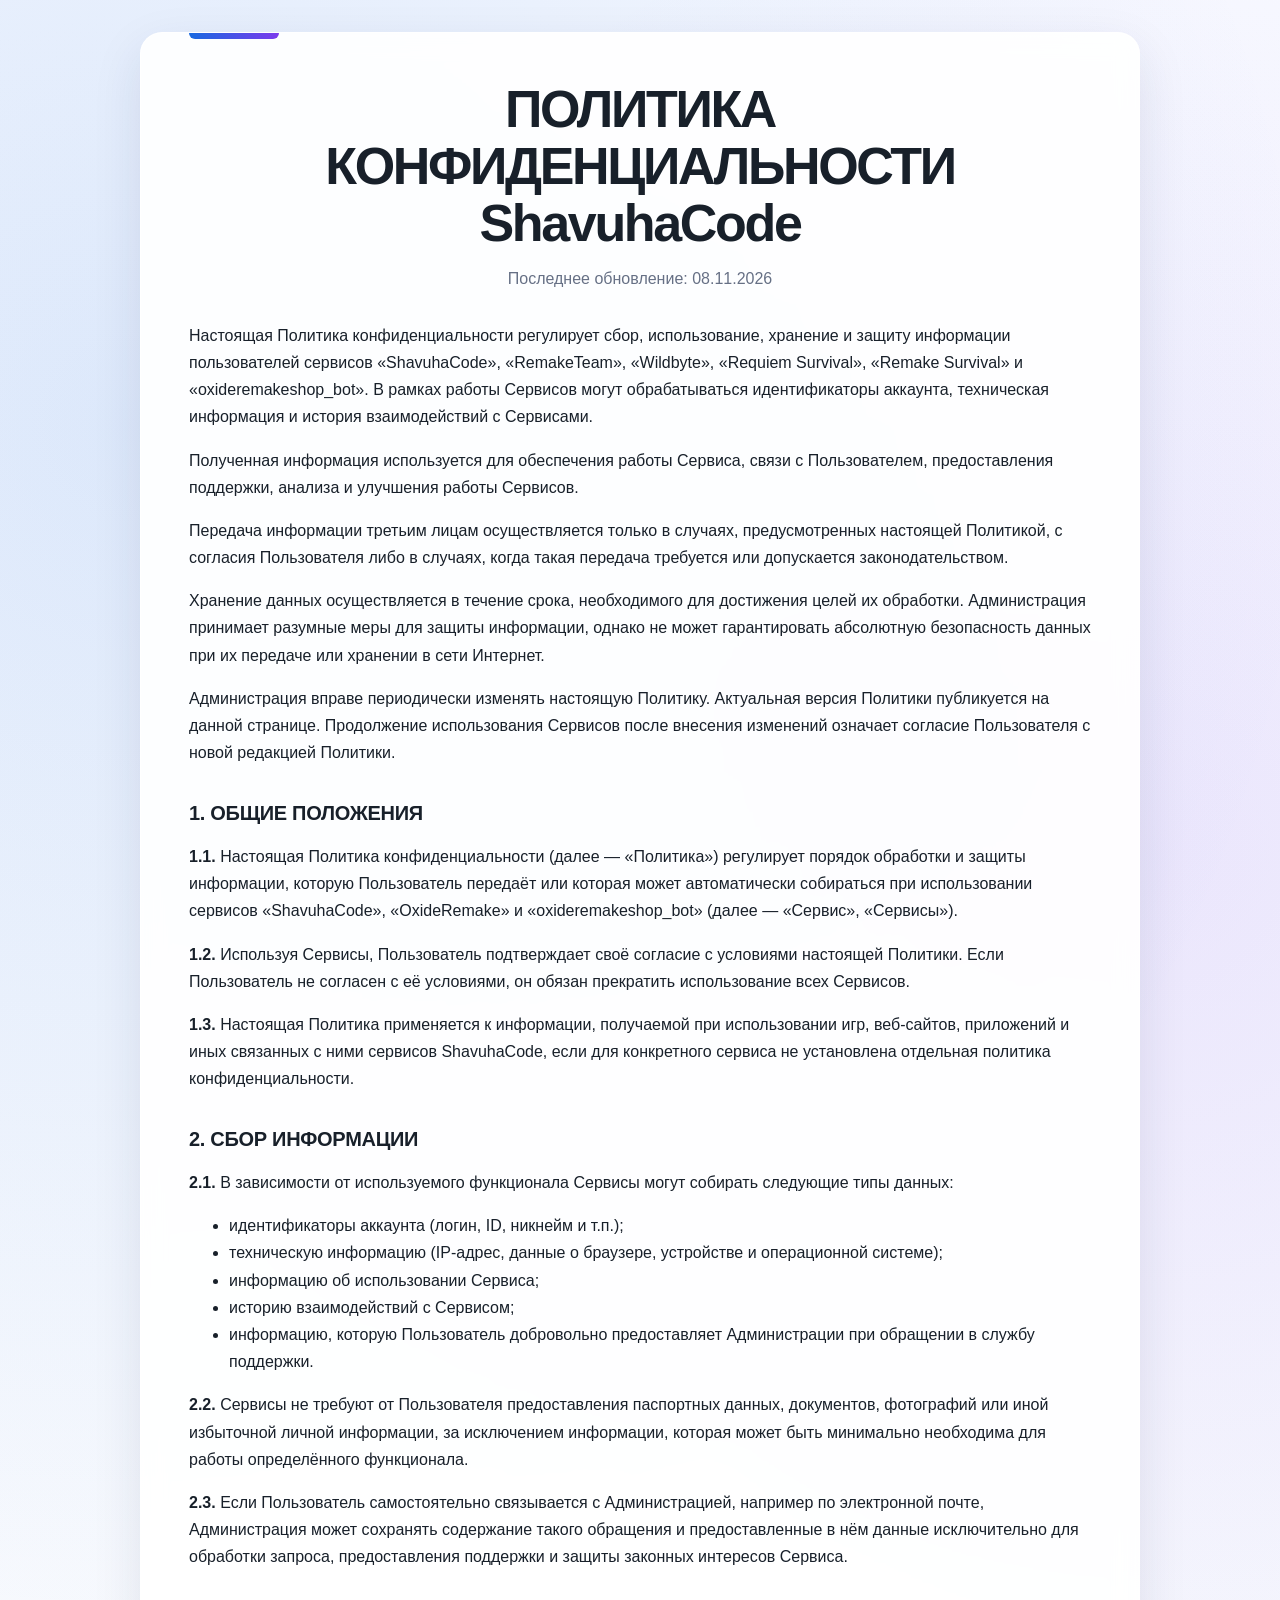
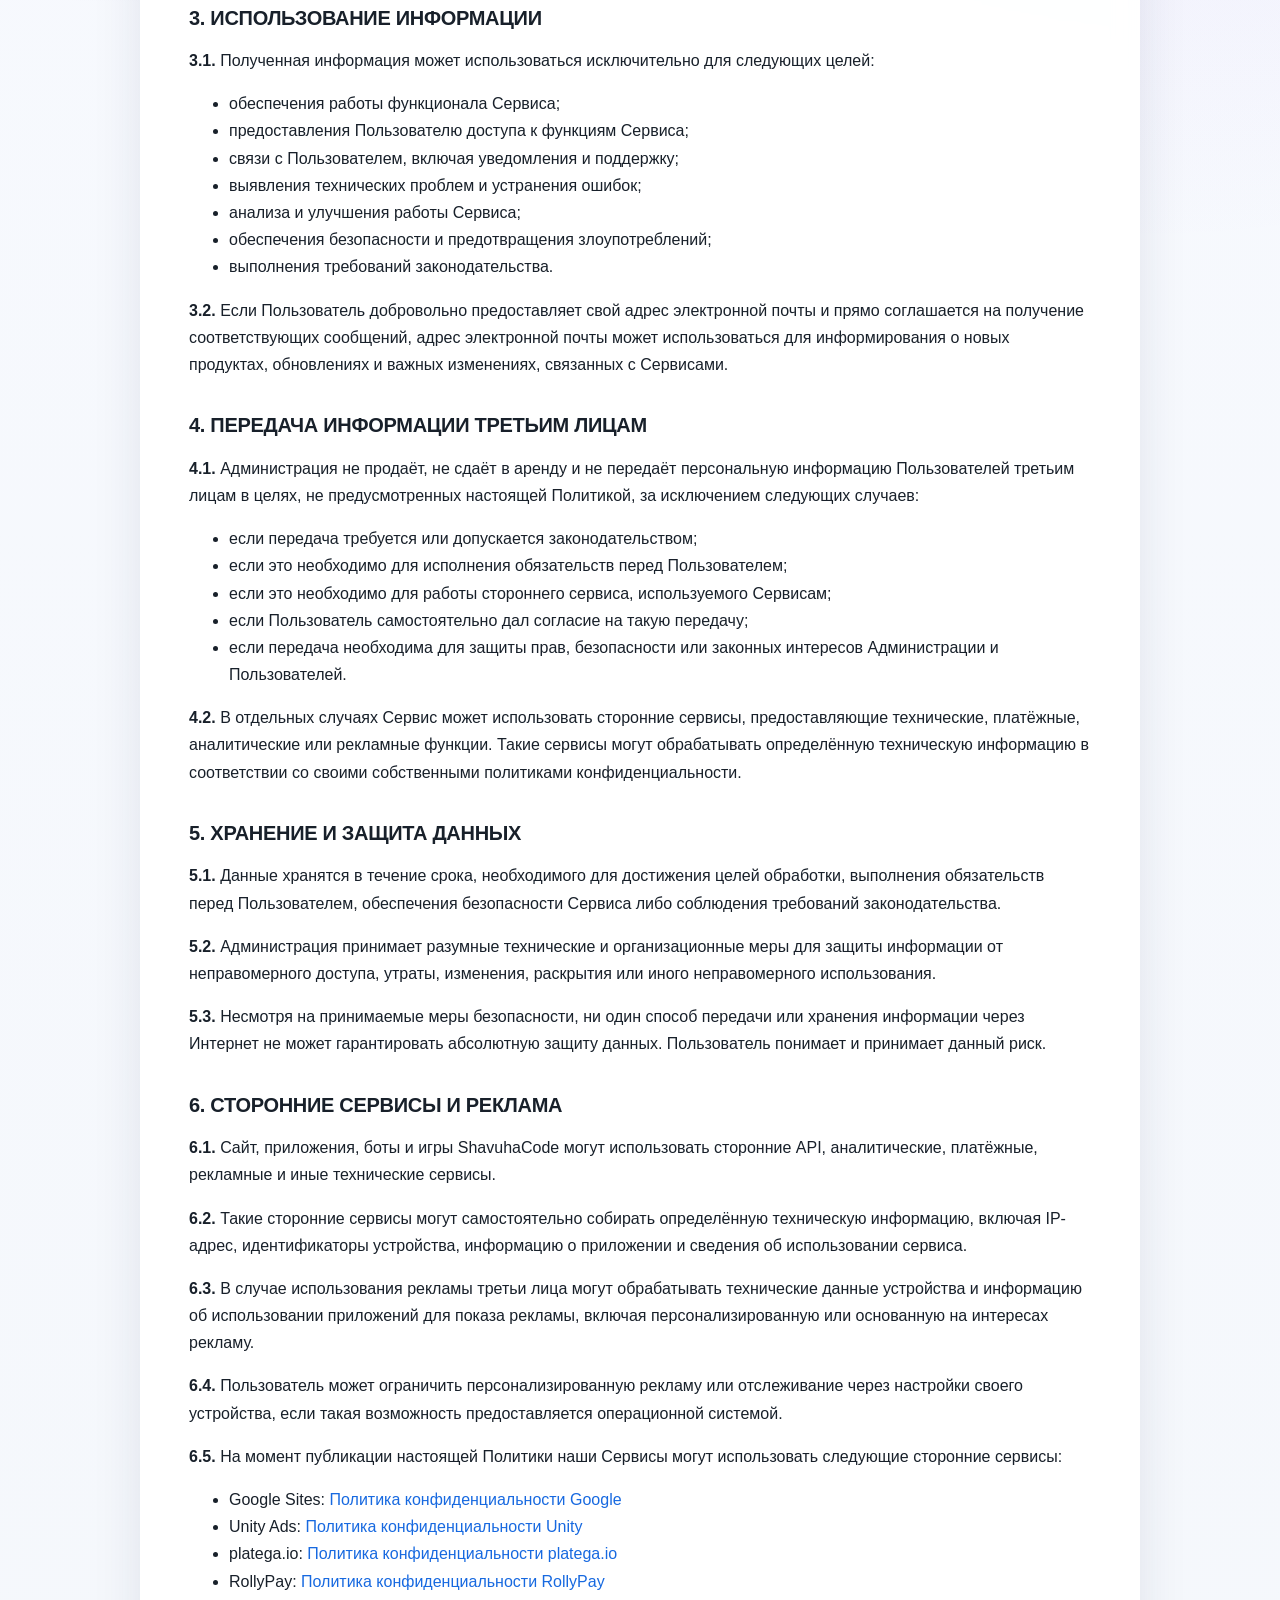
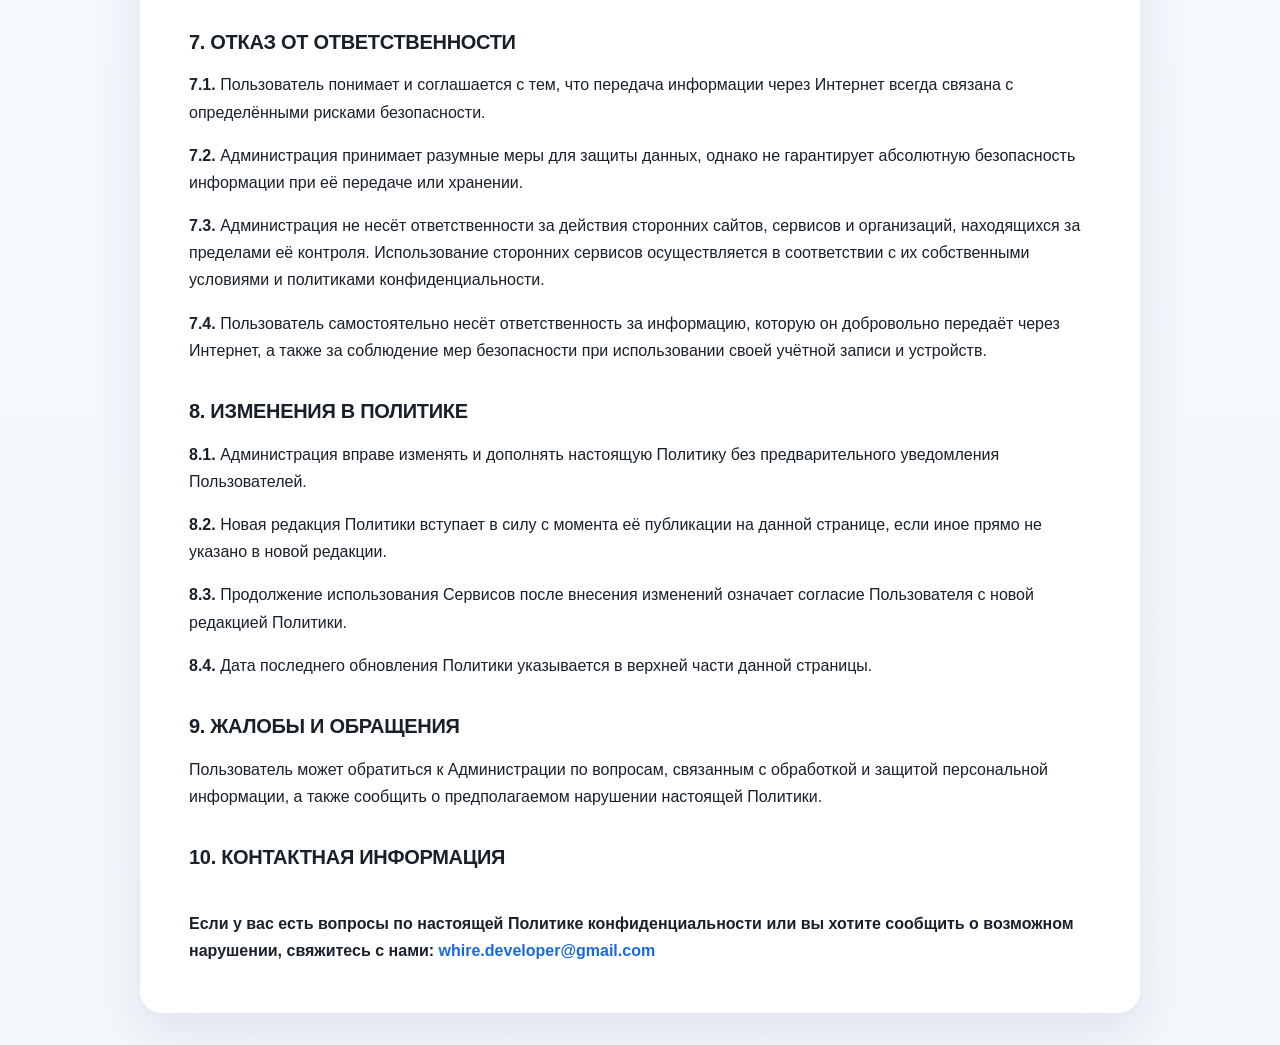
==== commit 8301a5c9: "add services" ====
--- a/privacy-policy.html
+++ b/privacy-policy.html
@@ -17,11 +17,11 @@
 
     <h1>ПОЛИТИКА КОНФИДЕНЦИАЛЬНОСТИ ShavuhaCode</h1>
 
-    <div class="date">Последнее обновление: 18.09.2026</div>
+    <div class="date">Последнее обновление: 08.11.2026</div>
 
     <p>
         Настоящая Политика конфиденциальности регулирует сбор, использование,
-        хранение и защиту информации пользователей сервисов «ShavuhaCode», «OxideRemake» и «oxideremakeshop_bot».
+        хранение и защиту информации пользователей сервисов «ShavuhaCode», «RemakeTeam», «Wildbyte», «Requiem Survival», «Remake Survival» и «oxideremakeshop_bot».
         В рамках работы Сервисов могут обрабатываться идентификаторы аккаунта,
         техническая информация и история взаимодействий с Сервисами.
     </p>
